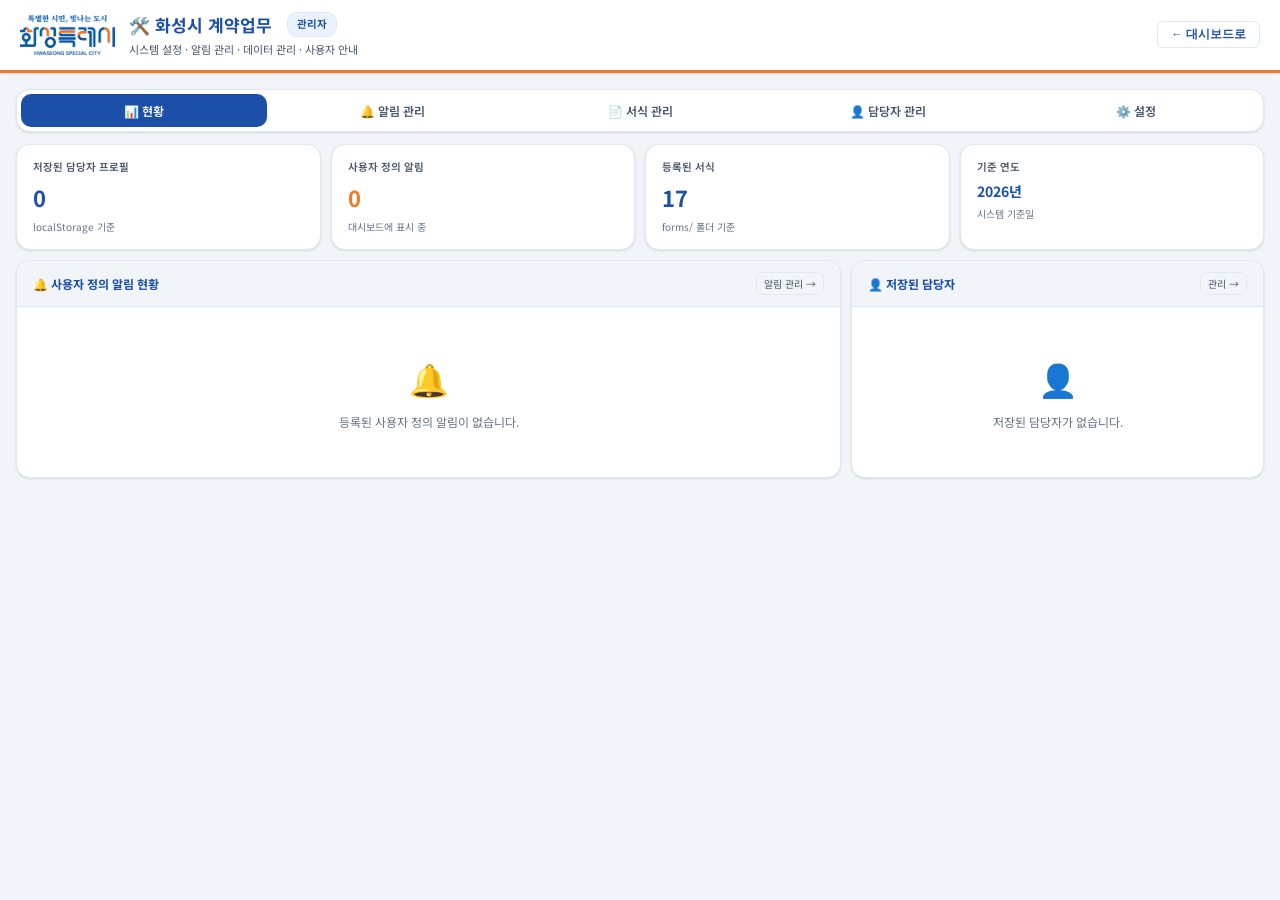
==== admin/admin.html @ b9447dcf "초기 프로젝트 세팅 - 메인 대시보드 및 관리자 페이지 구조" ====
<!DOCTYPE html>
<html lang="ko">
<head>
<meta charset="UTF-8">
<meta name="viewport" content="width=device-width, initial-scale=1.0">
<title>화성시 계약업무 — 관리자</title>
<link rel="stylesheet" href="../assets/style.css">
<style>
/* ── 관리자 전용 레이아웃 ── */
.admin-wrap {
  max-width: 1400px;
  margin: 0 auto;
  padding: 16px;
  display: flex;
  flex-direction: column;
  gap: 12px;
}

/* ── 탭 내비게이션 ── */
.tab-nav {
  display: flex;
  gap: 2px;
  background: var(--card);
  border: 1px solid var(--border);
  border-radius: var(--r-lg);
  padding: 4px;
  box-shadow: var(--shadow-sm);
}
.tab-btn {
  flex: 1;
  background: transparent;
  border: none;
  border-radius: var(--r-md);
  padding: 8px 12px;
  font-size: 12px;
  font-weight: 600;
  cursor: pointer;
  color: var(--text-mute);
  transition: var(--tr);
  font-family: inherit;
  display: flex;
  align-items: center;
  justify-content: center;
  gap: 5px;
}
.tab-btn:hover { background: var(--bg); color: var(--text); }
.tab-btn.active { background: var(--primary); color: white; }

/* ── 탭 패널 ── */
.tab-panel { display: none; }
.tab-panel.active { display: block; }

/* ── 통계 카드 그리드 ── */
.stat-grid {
  display: grid;
  grid-template-columns: repeat(4, 1fr);
  gap: 10px;
}
.stat-card {
  background: var(--card);
  border: 1px solid var(--border);
  border-radius: var(--r-lg);
  padding: 14px 16px;
  box-shadow: var(--shadow-sm);
  display: flex;
  flex-direction: column;
  gap: 4px;
}
.stat-card .s-lbl { font-size: 10.5px; color: var(--text-mute); font-weight: 600; }
.stat-card .s-val { font-size: 22px; font-weight: 700; color: var(--primary); }
.stat-card .s-sub { font-size: 10px; color: var(--text-light); }
.stat-card.accent .s-val { color: var(--accent); }

/* ── 콘텐츠 그리드 ── */
.content-grid {
  display: grid;
  grid-template-columns: 1fr 1fr;
  gap: 10px;
}
.content-grid.wide { grid-template-columns: 2fr 1fr; }

/* ── 패널 카드 ── */
.panel {
  background: var(--card);
  border: 1px solid var(--border);
  border-radius: var(--r-lg);
  box-shadow: var(--shadow-sm);
  overflow: hidden;
}
.panel-hd {
  padding: 11px 16px;
  border-bottom: 1px solid var(--border);
  display: flex;
  align-items: center;
  justify-content: space-between;
  background: var(--bg);
}
.panel-hd h2 { font-size: 12px; font-weight: 700; color: var(--primary); display: flex; align-items: center; gap: 6px; }
.panel-bd { padding: 14px 16px; }

/* ── 빈 상태 ── */
.empty-state {
  text-align: center;
  padding: 32px 16px;
  color: var(--text-light);
}
.empty-state .e-ico { font-size: 32px; margin-bottom: 8px; }
.empty-state .e-txt { font-size: 12px; }

/* ── 항목 목록 ── */
.item-list { display: flex; flex-direction: column; gap: 6px; }
.item-row {
  display: flex;
  align-items: center;
  gap: 8px;
  padding: 8px 10px;
  border-radius: var(--r-sm);
  border: 1px solid var(--border);
  background: var(--bg);
  font-size: 12px;
  transition: var(--tr);
}
.item-row:hover { border-color: var(--border-strong); background: var(--accent-light); }
.item-row .i-main { flex: 1; font-weight: 600; }
.item-row .i-sub { color: var(--text-mute); font-size: 11px; }
.item-row .i-acts { display: flex; gap: 4px; }
.act-btn {
  background: none;
  border: 1px solid var(--border);
  border-radius: var(--r-sm);
  padding: 3px 7px;
  font-size: 10px;
  cursor: pointer;
  color: var(--text-mute);
  transition: var(--tr);
  font-family: inherit;
}
.act-btn:hover { border-color: var(--primary); color: var(--primary); }
.act-btn.danger:hover { border-color: var(--consult-red); color: var(--consult-red); }
</style>
</head>
<body>

<!-- ── 헤더 ── -->
<div class="header">
  <div class="header-left">
    <div class="header-logo">
      <img src="../assets/hs_logo.gif" alt="화성특례시" onerror="this.parentElement.style.display='none'">
    </div>
    <div class="header-title">
      <h1>🛠️ 화성시 계약업무 <span class="role-tag">관리자</span></h1>
      <div class="sub">시스템 설정 · 알림 관리 · 데이터 관리 · 사용자 안내</div>
    </div>
  </div>
  <div class="hdr-btns">
    <a href="../화성시_계약업무_대시보드.html">
      <button class="btn-hdr secondary">← 대시보드로</button>
    </a>
  </div>
</div>

<!-- ── 본문 ── -->
<div class="admin-wrap">

  <!-- 탭 내비게이션 -->
  <nav class="tab-nav" role="tablist">
    <button class="tab-btn active" data-tab="overview" onclick="switchTab('overview')">📊 현황</button>
    <button class="tab-btn" data-tab="alerts" onclick="switchTab('alerts')">🔔 알림 관리</button>
    <button class="tab-btn" data-tab="forms" onclick="switchTab('forms')">📄 서식 관리</button>
    <button class="tab-btn" data-tab="profiles" onclick="switchTab('profiles')">👤 담당자 관리</button>
    <button class="tab-btn" data-tab="settings" onclick="switchTab('settings')">⚙️ 설정</button>
  </nav>

  <!-- ══ 탭: 현황 ══ -->
  <div class="tab-panel active" id="tab-overview">
    <div class="stat-grid" style="margin-bottom:10px">
      <div class="stat-card">
        <div class="s-lbl">저장된 담당자 프로필</div>
        <div class="s-val" id="s-profiles">-</div>
        <div class="s-sub">localStorage 기준</div>
      </div>
      <div class="stat-card accent">
        <div class="s-lbl">사용자 정의 알림</div>
        <div class="s-val" id="s-alerts">-</div>
        <div class="s-sub">대시보드에 표시 중</div>
      </div>
      <div class="stat-card">
        <div class="s-lbl">등록된 서식</div>
        <div class="s-val" id="s-forms">-</div>
        <div class="s-sub">forms/ 폴더 기준</div>
      </div>
      <div class="stat-card">
        <div class="s-lbl">기준 연도</div>
        <div class="s-val" style="font-size:14px" id="s-updated">-</div>
        <div class="s-sub">시스템 기준일</div>
      </div>
    </div>

    <div class="content-grid wide">
      <div class="panel">
        <div class="panel-hd">
          <h2>🔔 사용자 정의 알림 현황</h2>
          <button class="act-btn" onclick="switchTab('alerts')">알림 관리 →</button>
        </div>
        <div class="panel-bd" id="overview-alerts">
          <div class="empty-state"><div class="e-ico">🔔</div><div class="e-txt">불러오는 중...</div></div>
        </div>
      </div>
      <div class="panel">
        <div class="panel-hd">
          <h2>👤 저장된 담당자</h2>
          <button class="act-btn" onclick="switchTab('profiles')">관리 →</button>
        </div>
        <div class="panel-bd" id="overview-profiles">
          <div class="empty-state"><div class="e-ico">👤</div><div class="e-txt">불러오는 중...</div></div>
        </div>
      </div>
    </div>
  </div>

  <!-- ══ 탭: 알림 관리 ══ -->
  <div class="tab-panel" id="tab-alerts">
    <div class="panel">
      <div class="panel-hd">
        <h2>🔔 사용자 정의 알림 관리</h2>
        <button class="btn-hdr" onclick="openAddAlert()">+ 알림 추가</button>
      </div>
      <div class="panel-bd">
        <div class="al info" style="margin-bottom:12px">
          <span class="al-ico">ℹ️</span>
          <span>여기서 추가한 알림은 대시보드의 <b>주의사항 패널</b>에 실시간으로 표시됩니다. localStorage에 저장됩니다.</span>
        </div>
        <div id="alerts-list">
          <div class="empty-state"><div class="e-ico">📋</div><div class="e-txt">등록된 사용자 정의 알림이 없습니다.</div></div>
        </div>
      </div>
    </div>
  </div>

  <!-- ══ 탭: 서식 관리 ══ -->
  <div class="tab-panel" id="tab-forms">
    <div class="panel">
      <div class="panel-hd">
        <h2>📄 서식 파일 목록</h2>
      </div>
      <div class="panel-bd">
        <div class="al warning" style="margin-bottom:12px">
          <span class="al-ico">⚠️</span>
          <span>서식 파일은 <b>../forms/</b> 폴더에 직접 추가하세요. PDF 파일은 대시보드에서 미리보기·다운로드 됩니다.</span>
        </div>
        <table class="tbl">
          <thead><tr><th>파일명</th><th>용도</th><th>상태</th></tr></thead>
          <tbody id="forms-list">
            <tr><td colspan="3" style="text-align:center;color:var(--text-light);padding:20px">로딩 중...</td></tr>
          </tbody>
        </table>
      </div>
    </div>
  </div>

  <!-- ══ 탭: 담당자 관리 ══ -->
  <div class="tab-panel" id="tab-profiles">
    <div class="panel">
      <div class="panel-hd">
        <h2>👤 저장된 담당자 프로필</h2>
        <button class="act-btn danger" onclick="clearAllProfiles()">전체 삭제</button>
      </div>
      <div class="panel-bd">
        <div class="al info" style="margin-bottom:12px">
          <span class="al-ico">ℹ️</span>
          <span>대시보드에서 저장한 담당자 정보입니다. 브라우저 localStorage에 저장되며, 컴퓨터를 바꾸면 이전되지 않습니다.</span>
        </div>
        <div id="profiles-list">
          <div class="empty-state"><div class="e-ico">👤</div><div class="e-txt">저장된 담당자 프로필이 없습니다.</div></div>
        </div>
      </div>
    </div>
  </div>

  <!-- ══ 탭: 설정 ══ -->
  <div class="tab-panel" id="tab-settings">
    <div class="content-grid">
      <div class="panel">
        <div class="panel-hd"><h2>⚙️ 시스템 기준 정보</h2></div>
        <div class="panel-bd" style="display:flex;flex-direction:column;gap:10px">
          <div>
            <label>기준 연도</label>
            <input type="text" class="inp" value="2026" id="set-year" style="width:120px">
          </div>
          <div>
            <label>담당 부서</label>
            <input type="text" class="inp" id="set-dept" placeholder="예: 화성시청 계약팀">
          </div>
          <div>
            <label>시스템 버전 메모</label>
            <input type="text" class="inp" id="set-version" placeholder="예: 2026년 1월 기준">
          </div>
          <button class="btn btn-primary" style="width:fit-content" onclick="saveSettings()">저장</button>
        </div>
      </div>
      <div class="panel">
        <div class="panel-hd"><h2>🗑️ 데이터 초기화</h2></div>
        <div class="panel-bd" style="display:flex;flex-direction:column;gap:8px">
          <div class="al warning">
            <span class="al-ico">⚠️</span>
            <span>아래 버튼은 브라우저 localStorage 데이터를 삭제합니다. 복구할 수 없습니다.</span>
          </div>
          <button class="btn btn-ghost" onclick="clearAlerts()">사용자 정의 알림 전체 삭제</button>
          <button class="btn btn-ghost" onclick="clearAllProfiles()">담당자 프로필 전체 삭제</button>
          <button class="btn btn-danger" onclick="clearAll()">전체 데이터 초기화</button>
        </div>
      </div>
    </div>
  </div>

</div><!-- /admin-wrap -->

<!-- ── 알림 추가 모달 ── -->
<div class="modal-ov" id="alert-modal">
  <div class="modal">
    <div class="modal-hd">
      <h2>🔔 사용자 정의 알림 추가</h2>
      <button class="btn-close" onclick="closeAlertModal()">×</button>
    </div>
    <div class="modal-bd" style="display:flex;flex-direction:column;gap:10px">
      <div>
        <label>알림 유형</label>
        <select class="inp" id="al-type">
          <option value="warning">⚠️ 경고 (주황)</option>
          <option value="info">ℹ️ 정보 (파랑)</option>
          <option value="consult">↔️ 협의 (빨강)</option>
          <option value="success">✅ 완료 (초록)</option>
        </select>
      </div>
      <div>
        <label>아이콘 이모지</label>
        <input type="text" class="inp" id="al-ico" placeholder="예: 📌" maxlength="4" style="width:80px">
      </div>
      <div>
        <label>알림 내용 <span style="color:var(--consult-red)">*</span></label>
        <textarea class="inp" id="al-txt" rows="3" placeholder="알림 내용을 입력하세요. &lt;b&gt;굵게&lt;/b&gt; 사용 가능"></textarea>
      </div>
    </div>
    <div class="modal-ft">
      <button class="btn btn-ghost" onclick="closeAlertModal()">취소</button>
      <button class="btn btn-primary" onclick="saveAlert()">추가</button>
    </div>
  </div>
</div>

<script src="../assets/common.js"></script>
<script>
/* ── 탭 전환 ── */
function switchTab(name) {
  document.querySelectorAll('.tab-btn').forEach(function(b) {
    b.classList.toggle('active', b.dataset.tab === name);
  });
  document.querySelectorAll('.tab-panel').forEach(function(p) {
    p.classList.toggle('active', p.id === 'tab-' + name);
  });
  if (name === 'overview') renderOverview();
  if (name === 'alerts') renderAlerts();
  if (name === 'profiles') renderProfiles();
  if (name === 'forms') renderForms();
}

/* ── localStorage 키 (대시보드와 동일하게 맞춤) ── */
var ALERTS_KEY = 'customAlerts';
var PROFILES_KEY = 'contractProfiles';

function loadCustomAlerts() { return lsGet(ALERTS_KEY) || []; }
function saveCustomAlerts(arr) { lsSet(ALERTS_KEY, arr); }
function loadProfiles() { return lsGet(PROFILES_KEY) || {}; }

/* ── 현황 탭 ── */
function renderOverview() {
  var alerts = loadCustomAlerts();
  var profiles = loadProfiles();
  var profileKeys = Object.keys(profiles);

  document.getElementById('s-alerts').textContent = alerts.length;
  document.getElementById('s-profiles').textContent = profileKeys.length;
  document.getElementById('s-forms').textContent = KNOWN_FORMS.length;
  document.getElementById('s-updated').textContent = (lsGet('settings') || {}).year || '2026년';

  var alertsEl = document.getElementById('overview-alerts');
  if (alerts.length === 0) {
    alertsEl.innerHTML = '<div class="empty-state"><div class="e-ico">🔔</div><div class="e-txt">등록된 사용자 정의 알림이 없습니다.</div></div>';
  } else {
    alertsEl.innerHTML = '<div class="item-list">' + alerts.slice(0, 5).map(function(al) {
      var bCls = al.type === 'warning' ? 'warning' : al.type === 'consult' ? 'danger' : al.type === 'success' ? 'success' : 'primary';
      return '<div class="item-row">' +
        '<span style="font-size:16px">' + (al.ico || '📌') + '</span>' +
        '<span class="i-main">' + (al.txt || '').replace(/<[^>]+>/g, '').slice(0, 40) + '</span>' +
        '<span class="badge badge-' + bCls + '">' + al.type + '</span>' +
        '</div>';
    }).join('') + (alerts.length > 5 ? '<div style="text-align:center;font-size:11px;color:var(--text-light);margin-top:6px">외 ' + (alerts.length - 5) + '건 더...</div>' : '') + '</div>';
  }

  var profilesEl = document.getElementById('overview-profiles');
  if (profileKeys.length === 0) {
    profilesEl.innerHTML = '<div class="empty-state"><div class="e-ico">👤</div><div class="e-txt">저장된 담당자가 없습니다.</div></div>';
  } else {
    profilesEl.innerHTML = '<div class="item-list">' + profileKeys.map(function(k) {
      var p = profiles[k];
      return '<div class="item-row">' +
        '<span class="i-main">' + esc(k) + '</span>' +
        '<span class="i-sub">' + esc(p.officerName || '-') + ' ' + esc(p.officerRank || '') + '</span>' +
        '</div>';
    }).join('') + '</div>';
  }
}

/* ── 알림 관리 탭 ── */
function renderAlerts() {
  var alerts = loadCustomAlerts();
  var el = document.getElementById('alerts-list');
  if (alerts.length === 0) {
    el.innerHTML = '<div class="empty-state"><div class="e-ico">📋</div><div class="e-txt">등록된 사용자 정의 알림이 없습니다.<br>위의 [+ 알림 추가] 버튼을 눌러 추가하세요.</div></div>';
    return;
  }
  el.innerHTML = '<div class="item-list">' + alerts.map(function(al) {
    return '<div class="item-row">' +
      '<span style="font-size:16px">' + (al.ico || '📌') + '</span>' +
      '<span class="i-main">' + (al.txt || '').replace(/<[^>]+>/g, '').slice(0, 60) + '</span>' +
      '<span class="badge badge-gray">' + al.type + '</span>' +
      '<span class="i-acts"><button class="act-btn danger" onclick="deleteAlert(\'' + al.id + '\')">삭제</button></span>' +
      '</div>';
  }).join('') + '</div>';
}

function openAddAlert() {
  document.getElementById('al-type').value = 'warning';
  document.getElementById('al-ico').value = '';
  document.getElementById('al-txt').value = '';
  document.getElementById('alert-modal').classList.add('open');
}
function closeAlertModal() { document.getElementById('alert-modal').classList.remove('open'); }

function saveAlert() {
  var txt = document.getElementById('al-txt').value.trim();
  if (!txt) { showToast('알림 내용을 입력하세요.', 'error'); return; }
  var arr = loadCustomAlerts();
  arr.push({ id: genId(), type: document.getElementById('al-type').value, ico: document.getElementById('al-ico').value || '📌', txt: txt });
  saveCustomAlerts(arr);
  closeAlertModal();
  renderAlerts();
  renderOverview();
  showToast('알림이 추가되었습니다.', 'success');
}
function deleteAlert(id) {
  saveCustomAlerts(loadCustomAlerts().filter(function(a) { return a.id !== id; }));
  renderAlerts(); renderOverview();
  showToast('알림이 삭제되었습니다.', 'info');
}
function clearAlerts() {
  if (!confirm('사용자 정의 알림을 모두 삭제하시겠습니까?')) return;
  saveCustomAlerts([]);
  renderAlerts(); renderOverview();
  showToast('알림이 초기화되었습니다.', 'info');
}

/* ── 서식 관리 탭 ── */
var KNOWN_FORMS = [
  { file: '../forms/착공계_착수계.pdf', name: '착공계 / 착수계', use: '공사·용역 착수 시' },
  { file: '../forms/기성계.pdf', name: '기성계', use: '기성 청구 시' },
  { file: '../forms/기성검사원.pdf', name: '기성검사원', use: '기성 검사' },
  { file: '../forms/준공계.pdf', name: '준공계', use: '공사 준공 시' },
  { file: '../forms/준공검사원.pdf', name: '준공검사원', use: '준공 검사' },
  { file: '../forms/납품계.pdf', name: '납품계', use: '물품 납품 시' },
  { file: '../forms/청구서.pdf', name: '청구서', use: '대가 청구' },
  { file: '../forms/정산합의서.pdf', name: '정산합의서', use: '공사 정산' },
  { file: '../forms/인력장비투입계획서.pdf', name: '인력·장비 투입계획서', use: '공사 착수 전' },
  { file: '../forms/용역예정공정표.pdf', name: '용역 예정공정표', use: '용역 착수 시' },
  { file: '../forms/하자이행각서.pdf', name: '하자이행각서', use: '하자보수 관련' },
  { file: '../forms/현장대리인계.pdf', name: '현장대리인계', use: '공사 현장대리인' },
  { file: '../forms/노무비구분관리합의서.pdf', name: '노무비 구분관리 합의서', use: '하도급지킴이 등록' },
  { file: '../forms/노무비구분관리확인서.pdf', name: '노무비 구분관리 확인서', use: '착공 시' },
  { file: '../forms/건설기계사용내역서.pdf', name: '건설기계 사용내역서', use: '건설기계 투입 시' },
  { file: '../forms/건설기계미투입확약서.pdf', name: '건설기계 미투입 확약서', use: '건설기계 없을 시' },
  { file: '../forms/재직증명서.pdf', name: '재직증명서', use: '담당자 확인' }
];

function renderForms() {
  document.getElementById('forms-list').innerHTML = KNOWN_FORMS.map(function(f) {
    return '<tr>' +
      '<td><a href="' + f.file + '" target="_blank" style="color:var(--primary);text-decoration:none;font-weight:600">📄 ' + esc(f.name) + '</a></td>' +
      '<td style="color:var(--text-mute)">' + esc(f.use) + '</td>' +
      '<td><span class="badge badge-success">등록됨</span></td>' +
      '</tr>';
  }).join('');
}

/* ── 담당자 관리 탭 ── */
function renderProfiles() {
  var profiles = loadProfiles();
  var keys = Object.keys(profiles);
  var el = document.getElementById('profiles-list');
  if (keys.length === 0) {
    el.innerHTML = '<div class="empty-state"><div class="e-ico">👤</div><div class="e-txt">저장된 담당자 프로필이 없습니다.<br>대시보드에서 담당자 정보 저장 시 여기에 표시됩니다.</div></div>';
    return;
  }
  el.innerHTML = '<div class="item-list">' + keys.map(function(k) {
    var p = profiles[k];
    return '<div class="item-row">' +
      '<span style="font-size:18px">👤</span>' +
      '<span class="i-main">' + esc(k) + '</span>' +
      '<span class="i-sub">' + esc((p.officerRank || '') + ' ' + (p.officerName || '-')) + (p.dept ? ' · ' + esc(p.dept) : '') + '</span>' +
      '<span class="i-acts"><button class="act-btn danger" onclick="deleteProfile(\'' + esc(k) + '\')">삭제</button></span>' +
      '</div>';
  }).join('') + '</div>';
}
function deleteProfile(key) {
  if (!confirm('[' + key + '] 프로필을 삭제하시겠습니까?')) return;
  var p = loadProfiles(); delete p[key]; lsSet(PROFILES_KEY, p);
  renderProfiles(); renderOverview();
  showToast('프로필이 삭제되었습니다.', 'info');
}
function clearAllProfiles() {
  if (!confirm('담당자 프로필을 모두 삭제하시겠습니까?')) return;
  lsDel(PROFILES_KEY);
  renderProfiles(); renderOverview();
  showToast('담당자 프로필이 초기화되었습니다.', 'info');
}

/* ── 설정 ── */
function saveSettings() {
  lsSet('settings', { year: document.getElementById('set-year').value, dept: document.getElementById('set-dept').value, version: document.getElementById('set-version').value });
  showToast('설정이 저장되었습니다.', 'success');
}
function loadSettings() {
  var s = lsGet('settings') || {};
  if (s.year) document.getElementById('set-year').value = s.year;
  if (s.dept) document.getElementById('set-dept').value = s.dept;
  if (s.version) document.getElementById('set-version').value = s.version;
}

/* ── 전체 초기화 ── */
function clearAll() {
  if (!confirm('모든 데이터(알림·담당자·설정)를 초기화하시겠습니까?\n이 작업은 되돌릴 수 없습니다.')) return;
  Object.keys(localStorage).filter(function(k) { return k.startsWith('hscity_'); }).forEach(function(k) { localStorage.removeItem(k); });
  renderOverview(); renderAlerts(); renderProfiles();
  showToast('전체 데이터가 초기화되었습니다.', 'warning');
}

/* ── 모달 닫기 ── */
document.getElementById('alert-modal').addEventListener('click', function(e) { if (e.target === this) closeAlertModal(); });
document.addEventListener('keydown', function(e) { if (e.key === 'Escape') closeAlertModal(); });

/* ── 초기화 ── */
(function() {
  loadSettings();
  renderOverview();
  renderForms();
})();
</script>
</body>
</html>
---- assets/style.css ----
/* ══════════════════════════════════════════════════════
   화성시 계약업무 시스템 — 공통 스타일
   (화성시_계약업무_대시보드.html + admin.html 공유)
   ══════════════════════════════════════════════════════ */
@import url('https://fonts.googleapis.com/css2?family=Noto+Sans+KR:wght@400;500;600;700&display=swap');

/* ── CSS 변수 ── */
:root {
  /* 브랜드 — 화성특례시 공식 컬러 */
  --primary: #1B4FA8;
  --primary-mid: #1F5BB8;
  --secondary: #2563C8;
  --accent: #F47920;
  --accent-light: #FEF0E6;
  --light-blue: #EBF2FF;

  /* 의미색 */
  --me-green: #F47920;
  --me-green-bg: #FEF0E6;
  --me-green-light: #FFF7F2;
  --consult-red: #DC2626;
  --consult-red-bg: #FEE2E2;
  --consult-red-light: #FEF2F2;
  --warning: #F47920;
  --warning-bg: #FEF0E6;
  --info-blue: #2563EB;
  --info-bg: #DBEAFE;
  --audit-purple: #7C3AED;
  --audit-bg: #EDE9FE;
  --success-green: #16A34A;
  --success-bg: #DCFCE7;

  /* 레이아웃 */
  --bg: #F1F5F9;
  --card: #FFFFFF;
  --border: #E2E8F0;
  --border-strong: #CBD5E1;
  --text: #0F172A;
  --text-mute: #475569;
  --text-light: #64748B;

  /* 간격 */
  --sp-xs: 4px; --sp-sm: 8px; --sp-md: 16px; --sp-lg: 24px; --sp-xl: 32px;

  /* 그림자 */
  --shadow-sm: 0 1px 3px rgba(15,23,42,.07), 0 1px 2px rgba(15,23,42,.05);
  --shadow-md: 0 4px 8px rgba(15,23,42,.08), 0 2px 4px rgba(15,23,42,.05);
  --shadow-lg: 0 10px 18px rgba(15,23,42,.09), 0 4px 6px rgba(15,23,42,.05);

  /* 반경 */
  --r-sm: 6px; --r-md: 10px; --r-lg: 14px;

  /* 전환 */
  --tr: all .2s ease;
}

/* ── 리셋 ── */
*, *::before, *::after { box-sizing: border-box; margin: 0; padding: 0; }
body {
  font-family: 'Noto Sans KR', 'Malgun Gothic', '맑은 고딕', -apple-system, sans-serif;
  background: var(--bg);
  color: var(--text);
  font-size: 13px;
  line-height: 1.6;
  min-height: 100vh;
}

/* ── 스크롤바 ── */
::-webkit-scrollbar { width: 5px; height: 5px; }
::-webkit-scrollbar-track { background: var(--bg); }
::-webkit-scrollbar-thumb { background: var(--border-strong); border-radius: 99px; }
::-webkit-scrollbar-thumb:hover { background: var(--text-light); }

/* ── 포커스 ── */
:focus-visible { outline: 3px solid var(--accent); outline-offset: 2px; border-radius: var(--r-sm); }

/* ── 모션 감소 ── */
@media (prefers-reduced-motion: reduce) { * { transition: none !important; animation: none !important; } }

/* ══════════════════════════════════════════════════════
   HEADER
   ══════════════════════════════════════════════════════ */
.header {
  background: #FFFFFF;
  color: var(--text);
  padding: 11px 20px;
  display: flex;
  align-items: center;
  justify-content: space-between;
  box-shadow: var(--shadow-sm);
  border-bottom: 3px solid var(--accent);
  position: sticky;
  top: 0;
  z-index: 100;
}
.header-left { display: flex; align-items: center; gap: 14px; }
.header-logo { height: 44px; flex-shrink: 0; display: flex; align-items: center; }
.header-logo img { height: 40px; width: auto; display: block; }
.header-title h1 { font-size: 17px; font-weight: 700; color: var(--primary); display: flex; align-items: center; gap: 7px; }
.header-title .sub { font-size: 11px; color: var(--text-mute); margin-top: 3px; }
.role-tag { background: var(--light-blue); color: var(--primary); padding: 3px 9px; border-radius: 10px; font-size: 10.5px; font-weight: 700; margin-left: 8px; border: 1px solid var(--border); }
.hdr-btns { display: flex; gap: 5px; align-items: center; }
.btn-hdr { background: var(--primary); color: white; border: none; padding: 5px 13px; border-radius: var(--r-sm); cursor: pointer; font-size: 11.5px; font-weight: 600; transition: var(--tr); }
.btn-hdr:hover { background: var(--secondary); }
.btn-hdr.secondary { background: var(--card); color: var(--primary); border: 1.5px solid var(--border); }
.btn-hdr.secondary:hover { border-color: var(--primary); background: var(--light-blue); }

/* ══════════════════════════════════════════════════════
   카드 / 패널
   ══════════════════════════════════════════════════════ */
.card {
  background: var(--card);
  border: 1px solid var(--border);
  border-radius: var(--r-lg);
  box-shadow: var(--shadow-sm);
}
.card-pad { padding: 16px; }

/* ── 섹션 제목 ── */
.sec {
  font-size: 10.5px;
  font-weight: 700;
  color: var(--primary);
  text-transform: uppercase;
  letter-spacing: .5px;
  border-bottom: 2px solid var(--accent);
  padding-bottom: 5px;
  margin-bottom: 8px;
  display: flex;
  align-items: center;
  gap: 5px;
  justify-content: space-between;
}
.sec:not(:first-child) { margin-top: 13px; }

/* ══════════════════════════════════════════════════════
   버튼
   ══════════════════════════════════════════════════════ */
.btn {
  border: none;
  border-radius: var(--r-sm);
  cursor: pointer;
  font-size: 12px;
  font-weight: 600;
  padding: 7px 14px;
  transition: var(--tr);
  font-family: inherit;
}
.btn-primary { background: var(--primary); color: white; }
.btn-primary:hover { background: var(--secondary); }
.btn-accent { background: var(--accent); color: white; }
.btn-accent:hover { background: #D96810; }
.btn-ghost { background: transparent; color: var(--primary); border: 1.5px solid var(--border); }
.btn-ghost:hover { border-color: var(--primary); background: var(--light-blue); }
.btn-danger { background: #DC2626; color: white; }
.btn-danger:hover { background: #B91C1C; }

/* ── 토글 옵션 버튼 ── */
.opt {
  background: var(--card);
  border: 1.5px solid var(--border);
  border-radius: var(--r-sm);
  padding: 5px 8px;
  cursor: pointer;
  font-size: 11px;
  font-weight: 600;
  transition: var(--tr);
  font-family: inherit;
  position: relative;
}
.opt:hover { background: var(--accent-light); border-color: var(--accent); }
.opt.active { background: var(--primary); color: white; border-color: var(--primary); }
.opt.locked { cursor: not-allowed !important; opacity: .9; }
.opt.locked::after { content: '🔒'; font-size: 8px; position: absolute; top: 2px; right: 3px; line-height: 1; }

/* ══════════════════════════════════════════════════════
   알림 카드 (.al)
   ══════════════════════════════════════════════════════ */
.al {
  display: flex;
  align-items: flex-start;
  gap: 8px;
  padding: 8px 10px;
  border-radius: var(--r-sm);
  font-size: 12px;
  line-height: 1.5;
  border-left: 3px solid transparent;
}
.al.warning { background: var(--warning-bg); border-left-color: var(--warning); color: #7C2D00; }
.al.info { background: var(--info-bg); border-left-color: var(--info-blue); color: #1E3A8A; }
.al.success { background: var(--success-bg); border-left-color: var(--success-green); color: #14532D; }
.al.consult { background: var(--consult-red-bg); border-left-color: var(--consult-red); color: #7F1D1D; }
.al-ico { font-size: 13px; flex-shrink: 0; margin-top: 1px; }

/* ══════════════════════════════════════════════════════
   테이블
   ══════════════════════════════════════════════════════ */
.tbl { width: 100%; border-collapse: collapse; font-size: 12px; }
.tbl th { background: var(--light-blue); color: var(--primary); font-weight: 700; padding: 7px 10px; text-align: left; border-bottom: 1px solid var(--border); font-size: 11px; }
.tbl td { padding: 7px 10px; border-bottom: 1px solid var(--border); vertical-align: middle; }
.tbl tr:last-child td { border-bottom: none; }
.tbl tr:hover td { background: var(--accent-light); }

/* ══════════════════════════════════════════════════════
   폼 요소
   ══════════════════════════════════════════════════════ */
.inp {
  width: 100%;
  border: 1.5px solid var(--border);
  border-radius: var(--r-sm);
  padding: 6px 9px;
  font-size: 12px;
  font-family: inherit;
  color: var(--text);
  background: var(--card);
  transition: var(--tr);
}
.inp:focus { outline: none; border-color: var(--primary); box-shadow: 0 0 0 2px rgba(27,79,168,.12); }
.inp::placeholder { color: var(--text-light); }
label { font-size: 11px; font-weight: 600; color: var(--text-mute); display: block; margin-bottom: 3px; }

/* ── select ── */
select.inp { appearance: none; background-image: url("data:image/svg+xml,%3Csvg xmlns='http://www.w3.org/2000/svg' width='12' height='12' viewBox='0 0 24 24' fill='none' stroke='%2364748B' stroke-width='2'%3E%3Cpath d='M6 9l6 6 6-6'/%3E%3C/svg%3E"); background-repeat: no-repeat; background-position: right 8px center; padding-right: 28px; cursor: pointer; }

/* ══════════════════════════════════════════════════════
   배지
   ══════════════════════════════════════════════════════ */
.badge { display: inline-flex; align-items: center; padding: 2px 7px; border-radius: 20px; font-size: 10px; font-weight: 700; }
.badge-primary { background: var(--light-blue); color: var(--primary); }
.badge-accent { background: var(--accent-light); color: var(--accent); }
.badge-success { background: var(--success-bg); color: var(--success-green); }
.badge-warning { background: var(--warning-bg); color: #92400E; }
.badge-danger { background: var(--consult-red-bg); color: var(--consult-red); }
.badge-gray { background: var(--bg); color: var(--text-mute); border: 1px solid var(--border); }

/* ══════════════════════════════════════════════════════
   모달 오버레이
   ══════════════════════════════════════════════════════ */
.modal-ov {
  display: none;
  position: fixed;
  inset: 0;
  background: rgba(15,23,42,.45);
  z-index: 200;
  align-items: center;
  justify-content: center;
}
.modal-ov.open { display: flex; }
.modal {
  background: var(--card);
  border-radius: var(--r-lg);
  box-shadow: var(--shadow-lg);
  width: min(560px, 95vw);
  max-height: 85vh;
  overflow-y: auto;
}
.modal-hd { padding: 16px 20px 12px; border-bottom: 1px solid var(--border); display: flex; align-items: center; justify-content: space-between; }
.modal-hd h2 { font-size: 14px; font-weight: 700; color: var(--primary); }
.modal-bd { padding: 16px 20px; }
.modal-ft { padding: 12px 20px; border-top: 1px solid var(--border); display: flex; justify-content: flex-end; gap: 6px; }
.btn-close { background: none; border: none; cursor: pointer; font-size: 18px; color: var(--text-light); line-height: 1; padding: 2px; border-radius: var(--r-sm); transition: var(--tr); }
.btn-close:hover { color: var(--text); background: var(--bg); }

/* ══════════════════════════════════════════════════════
   유틸리티
   ══════════════════════════════════════════════════════ */
.hidden { display: none !important; }
.text-primary { color: var(--primary); }
.text-accent { color: var(--accent); }
.text-mute { color: var(--text-mute); }
.text-danger { color: var(--consult-red); }
.fw-700 { font-weight: 700; }
.fs-11 { font-size: 11px; }
.fs-12 { font-size: 12px; }
.mt-8 { margin-top: 8px; }
.mt-12 { margin-top: 12px; }
.gap-6 { gap: 6px; }
.flex { display: flex; }
.flex-col { display: flex; flex-direction: column; }
.items-center { align-items: center; }
.justify-between { justify-content: space-between; }
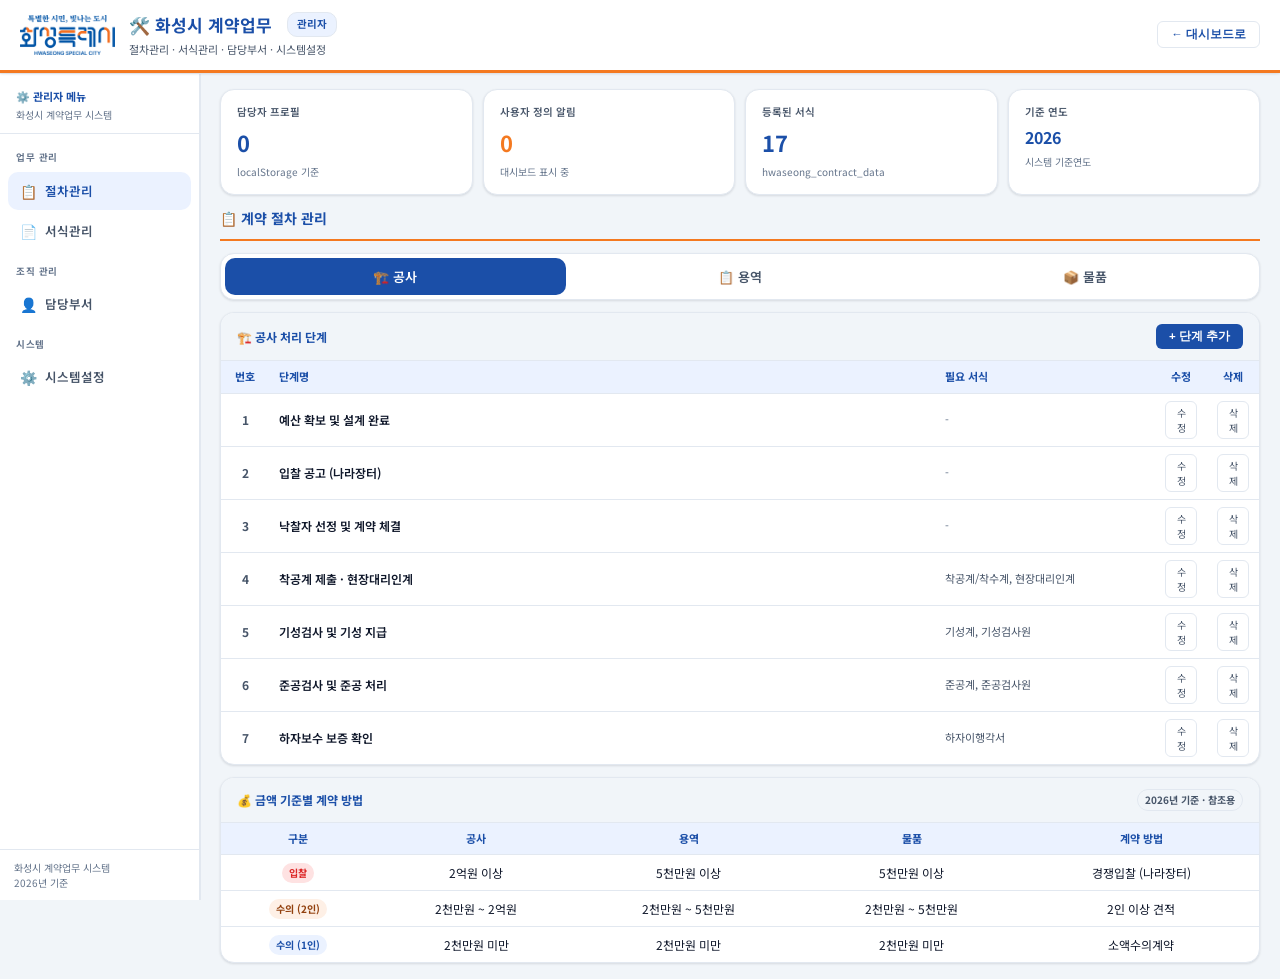
==== commit 8c2d82c7: "관리자 페이지 - 절차 데이터 관리 및 서식 파일 관리 기능 추가" ====
--- a/admin/admin.html
+++ b/admin/admin.html
@@ -6,142 +6,115 @@
 <title>화성시 계약업무 — 관리자</title>
 <link rel="stylesheet" href="../assets/style.css">
 <style>
-/* ── 관리자 전용 레이아웃 ── */
-.admin-wrap {
-  max-width: 1400px;
-  margin: 0 auto;
-  padding: 16px;
+/* ── 헤더 높이 기준 변수 ── */
+:root { --header-h: 74px; }
+
+/* ══ 관리자 전체 레이아웃 ══ */
+.admin-layout {
+  display: flex;
+  min-height: calc(100vh - var(--header-h));
+}
+
+/* ══ 사이드바 ══ */
+.sidebar {
+  width: 200px;
+  flex-shrink: 0;
+  background: var(--card);
+  border-right: 1px solid var(--border);
+  position: sticky;
+  top: var(--header-h);
+  height: calc(100vh - var(--header-h));
+  overflow-y: auto;
   display: flex;
   flex-direction: column;
-  gap: 12px;
-}
-
-/* ── 탭 내비게이션 ── */
-.tab-nav {
-  display: flex;
-  gap: 2px;
-  background: var(--card);
-  border: 1px solid var(--border);
-  border-radius: var(--r-lg);
-  padding: 4px;
-  box-shadow: var(--shadow-sm);
-}
-.tab-btn {
-  flex: 1;
-  background: transparent;
-  border: none;
-  border-radius: var(--r-md);
-  padding: 8px 12px;
-  font-size: 12px;
-  font-weight: 600;
-  cursor: pointer;
-  color: var(--text-mute);
-  transition: var(--tr);
-  font-family: inherit;
-  display: flex;
-  align-items: center;
-  justify-content: center;
-  gap: 5px;
-}
-.tab-btn:hover { background: var(--bg); color: var(--text); }
-.tab-btn.active { background: var(--primary); color: white; }
-
-/* ── 탭 패널 ── */
-.tab-panel { display: none; }
-.tab-panel.active { display: block; }
-
-/* ── 통계 카드 그리드 ── */
-.stat-grid {
-  display: grid;
-  grid-template-columns: repeat(4, 1fr);
-  gap: 10px;
-}
-.stat-card {
-  background: var(--card);
-  border: 1px solid var(--border);
-  border-radius: var(--r-lg);
-  padding: 14px 16px;
-  box-shadow: var(--shadow-sm);
-  display: flex;
-  flex-direction: column;
-  gap: 4px;
-}
+  box-shadow: 1px 0 0 var(--border);
+}
+.sidebar-brand { padding: 14px 16px 10px; border-bottom: 1px solid var(--border); }
+.sidebar-brand .sb-title { font-size: 11px; font-weight: 700; color: var(--primary); display: flex; align-items: center; gap: 6px; }
+.sidebar-brand .sb-sub { font-size: 10px; color: var(--text-light); margin-top: 2px; }
+
+.sidebar-nav { padding: 10px 8px; flex: 1; display: flex; flex-direction: column; gap: 2px; }
+.nav-group-label { font-size: 9.5px; font-weight: 700; color: var(--text-light); text-transform: uppercase; letter-spacing: .6px; padding: 6px 8px 4px; margin-top: 6px; }
+.nav-group-label:first-child { margin-top: 0; }
+
+.nav-item { display: flex; align-items: center; gap: 8px; width: 100%; padding: 9px 12px; border: none; border-radius: var(--r-md); background: transparent; color: var(--text-mute); font-size: 12.5px; font-weight: 600; cursor: pointer; transition: var(--tr); font-family: inherit; text-align: left; }
+.nav-item .nav-ico { font-size: 14px; flex-shrink: 0; }
+.nav-item:hover { background: var(--bg); color: var(--text); }
+.nav-item.active { background: var(--light-blue); color: var(--primary); }
+
+.sidebar-footer { padding: 10px 14px; border-top: 1px solid var(--border); font-size: 10px; color: var(--text-light); line-height: 1.5; }
+
+/* ══ 메인 콘텐츠 ══ */
+.main-content { flex: 1; padding: 16px 20px; overflow-y: auto; display: flex; flex-direction: column; gap: 12px; min-width: 0; }
+
+/* ── 통계 카드 ── */
+.stat-grid { display: grid; grid-template-columns: repeat(4, 1fr); gap: 10px; }
+.stat-card { background: var(--card); border: 1px solid var(--border); border-radius: var(--r-lg); padding: 14px 16px; box-shadow: var(--shadow-sm); display: flex; flex-direction: column; gap: 4px; }
 .stat-card .s-lbl { font-size: 10.5px; color: var(--text-mute); font-weight: 600; }
 .stat-card .s-val { font-size: 22px; font-weight: 700; color: var(--primary); }
 .stat-card .s-sub { font-size: 10px; color: var(--text-light); }
 .stat-card.accent .s-val { color: var(--accent); }
 
-/* ── 콘텐츠 그리드 ── */
-.content-grid {
-  display: grid;
-  grid-template-columns: 1fr 1fr;
-  gap: 10px;
-}
-.content-grid.wide { grid-template-columns: 2fr 1fr; }
+/* ── 섹션 패널 ── */
+.sec-panel { display: none; flex-direction: column; gap: 12px; }
+.sec-panel.active { display: flex; }
+
+/* ── 페이지 제목 ── */
+.page-title { display: flex; align-items: center; gap: 8px; font-size: 14px; font-weight: 700; color: var(--primary); padding-bottom: 10px; border-bottom: 2px solid var(--accent); }
 
 /* ── 패널 카드 ── */
-.panel {
-  background: var(--card);
-  border: 1px solid var(--border);
-  border-radius: var(--r-lg);
-  box-shadow: var(--shadow-sm);
-  overflow: hidden;
-}
-.panel-hd {
-  padding: 11px 16px;
-  border-bottom: 1px solid var(--border);
-  display: flex;
-  align-items: center;
-  justify-content: space-between;
-  background: var(--bg);
-}
+.panel { background: var(--card); border: 1px solid var(--border); border-radius: var(--r-lg); box-shadow: var(--shadow-sm); overflow: hidden; }
+.panel-hd { padding: 11px 16px; border-bottom: 1px solid var(--border); display: flex; align-items: center; justify-content: space-between; background: var(--bg); }
 .panel-hd h2 { font-size: 12px; font-weight: 700; color: var(--primary); display: flex; align-items: center; gap: 6px; }
 .panel-bd { padding: 14px 16px; }
 
+/* ── 2열 그리드 ── */
+.grid-2 { display: grid; grid-template-columns: 1fr 1fr; gap: 12px; }
+
 /* ── 빈 상태 ── */
-.empty-state {
-  text-align: center;
-  padding: 32px 16px;
-  color: var(--text-light);
-}
+.empty-state { text-align: center; padding: 32px 16px; color: var(--text-light); }
 .empty-state .e-ico { font-size: 32px; margin-bottom: 8px; }
-.empty-state .e-txt { font-size: 12px; }
+.empty-state .e-txt { font-size: 12px; line-height: 1.7; }
 
 /* ── 항목 목록 ── */
 .item-list { display: flex; flex-direction: column; gap: 6px; }
-.item-row {
-  display: flex;
-  align-items: center;
-  gap: 8px;
-  padding: 8px 10px;
-  border-radius: var(--r-sm);
-  border: 1px solid var(--border);
-  background: var(--bg);
-  font-size: 12px;
-  transition: var(--tr);
-}
+.item-row { display: flex; align-items: center; gap: 8px; padding: 8px 10px; border-radius: var(--r-sm); border: 1px solid var(--border); background: var(--bg); font-size: 12px; transition: var(--tr); }
 .item-row:hover { border-color: var(--border-strong); background: var(--accent-light); }
 .item-row .i-main { flex: 1; font-weight: 600; }
 .item-row .i-sub { color: var(--text-mute); font-size: 11px; }
 .item-row .i-acts { display: flex; gap: 4px; }
-.act-btn {
-  background: none;
-  border: 1px solid var(--border);
-  border-radius: var(--r-sm);
-  padding: 3px 7px;
-  font-size: 10px;
-  cursor: pointer;
-  color: var(--text-mute);
-  transition: var(--tr);
-  font-family: inherit;
-}
+
+/* ── 액션 버튼 ── */
+.act-btn { background: none; border: 1px solid var(--border); border-radius: var(--r-sm); padding: 3px 7px; font-size: 10px; cursor: pointer; color: var(--text-mute); transition: var(--tr); font-family: inherit; }
 .act-btn:hover { border-color: var(--primary); color: var(--primary); }
 .act-btn.danger:hover { border-color: var(--consult-red); color: var(--consult-red); }
+
+/* ══ 절차관리 — 유형 탭 ══ */
+.type-tabs { display: flex; gap: 4px; background: var(--card); border: 1px solid var(--border); border-radius: var(--r-lg); padding: 4px; box-shadow: var(--shadow-sm); }
+.type-tab { flex: 1; background: transparent; border: none; border-radius: var(--r-md); padding: 9px 14px; font-size: 13px; font-weight: 600; cursor: pointer; color: var(--text-mute); transition: var(--tr); font-family: inherit; display: flex; align-items: center; justify-content: center; gap: 5px; }
+.type-tab:hover { background: var(--bg); color: var(--text); }
+.type-tab.active { background: var(--primary); color: white; }
+
+/* ══ 서식 모달 — 체크박스 그룹 ══ */
+.checkbox-group { display: flex; gap: 20px; margin-top: 5px; flex-wrap: wrap; }
+.chk-lbl { display: flex; align-items: center; gap: 5px; font-size: 12px; font-weight: 600; color: var(--text); cursor: pointer; user-select: none; }
+.chk-lbl input[type="checkbox"] { width: 14px; height: 14px; cursor: pointer; accent-color: var(--primary); }
+
+/* ── 파일 선택 그룹 ── */
+.file-group { display: flex; flex-direction: column; gap: 5px; }
+.file-group-hint { font-size: 10.5px; color: var(--text-light); margin-top: 3px; }
+
+/* ── 금액 기준 테이블 ── */
+.tbl-amount { width: 100%; border-collapse: collapse; font-size: 12px; }
+.tbl-amount th { background: var(--light-blue); color: var(--primary); font-weight: 700; padding: 7px 10px; text-align: center; border-bottom: 1px solid var(--border); font-size: 11px; }
+.tbl-amount td { padding: 7px 10px; border-bottom: 1px solid var(--border); vertical-align: middle; text-align: center; }
+.tbl-amount tr:last-child td { border-bottom: none; }
+.tbl-amount tr:hover td { background: var(--accent-light); }
 </style>
 </head>
 <body>
 
-<!-- ── 헤더 ── -->
+<!-- ══ 헤더 ══ -->
 <div class="header">
   <div class="header-left">
     <div class="header-logo">
@@ -149,7 +122,7 @@
     </div>
     <div class="header-title">
       <h1>🛠️ 화성시 계약업무 <span class="role-tag">관리자</span></h1>
-      <div class="sub">시스템 설정 · 알림 관리 · 데이터 관리 · 사용자 안내</div>
+      <div class="sub">절차관리 · 서식관리 · 담당부서 · 시스템설정</div>
     </div>
   </div>
   <div class="hdr-btns">
@@ -159,163 +132,332 @@
   </div>
 </div>
 
-<!-- ── 본문 ── -->
-<div class="admin-wrap">
-
-  <!-- 탭 내비게이션 -->
-  <nav class="tab-nav" role="tablist">
-    <button class="tab-btn active" data-tab="overview" onclick="switchTab('overview')">📊 현황</button>
-    <button class="tab-btn" data-tab="alerts" onclick="switchTab('alerts')">🔔 알림 관리</button>
-    <button class="tab-btn" data-tab="forms" onclick="switchTab('forms')">📄 서식 관리</button>
-    <button class="tab-btn" data-tab="profiles" onclick="switchTab('profiles')">👤 담당자 관리</button>
-    <button class="tab-btn" data-tab="settings" onclick="switchTab('settings')">⚙️ 설정</button>
-  </nav>
-
-  <!-- ══ 탭: 현황 ══ -->
-  <div class="tab-panel active" id="tab-overview">
-    <div class="stat-grid" style="margin-bottom:10px">
+<!-- ══ 어드민 레이아웃 ══ -->
+<div class="admin-layout">
+
+  <!-- ── 좌측 사이드바 ── -->
+  <aside class="sidebar">
+    <div class="sidebar-brand">
+      <div class="sb-title">⚙️ 관리자 메뉴</div>
+      <div class="sb-sub">화성시 계약업무 시스템</div>
+    </div>
+    <nav class="sidebar-nav" role="navigation">
+      <div class="nav-group-label">업무 관리</div>
+      <button class="nav-item active" data-sec="procedure" onclick="switchSec('procedure')">
+        <span class="nav-ico">📋</span>절차관리
+      </button>
+      <button class="nav-item" data-sec="forms" onclick="switchSec('forms')">
+        <span class="nav-ico">📄</span>서식관리
+      </button>
+      <div class="nav-group-label">조직 관리</div>
+      <button class="nav-item" data-sec="dept" onclick="switchSec('dept')">
+        <span class="nav-ico">👤</span>담당부서
+      </button>
+      <div class="nav-group-label">시스템</div>
+      <button class="nav-item" data-sec="settings" onclick="switchSec('settings')">
+        <span class="nav-ico">⚙️</span>시스템설정
+      </button>
+    </nav>
+    <div class="sidebar-footer">
+      화성시 계약업무 시스템<br>
+      <span id="sb-year">2026</span>년 기준
+    </div>
+  </aside>
+
+  <!-- ── 우측 메인 콘텐츠 ── -->
+  <main class="main-content">
+
+    <!-- 통계 요약 (항상 표시) -->
+    <div class="stat-grid">
       <div class="stat-card">
-        <div class="s-lbl">저장된 담당자 프로필</div>
+        <div class="s-lbl">담당자 프로필</div>
         <div class="s-val" id="s-profiles">-</div>
         <div class="s-sub">localStorage 기준</div>
       </div>
       <div class="stat-card accent">
         <div class="s-lbl">사용자 정의 알림</div>
         <div class="s-val" id="s-alerts">-</div>
-        <div class="s-sub">대시보드에 표시 중</div>
+        <div class="s-sub">대시보드 표시 중</div>
       </div>
       <div class="stat-card">
         <div class="s-lbl">등록된 서식</div>
         <div class="s-val" id="s-forms">-</div>
-        <div class="s-sub">forms/ 폴더 기준</div>
+        <div class="s-sub">hwaseong_contract_data</div>
       </div>
       <div class="stat-card">
         <div class="s-lbl">기준 연도</div>
-        <div class="s-val" style="font-size:14px" id="s-updated">-</div>
-        <div class="s-sub">시스템 기준일</div>
-      </div>
-    </div>
-
-    <div class="content-grid wide">
+        <div class="s-val" style="font-size:16px" id="s-year">-</div>
+        <div class="s-sub">시스템 기준연도</div>
+      </div>
+    </div>
+
+    <!-- ════════════════════════════════════════
+         섹션: 절차관리
+         ════════════════════════════════════════ -->
+    <div class="sec-panel active" id="sec-procedure">
+
+      <div class="page-title">📋 계약 절차 관리</div>
+
+      <!-- 유형 선택 탭 (공사/용역/물품) -->
+      <div class="type-tabs" role="tablist">
+        <button class="type-tab active" data-type="공사" onclick="switchProcType('공사')">🏗️ 공사</button>
+        <button class="type-tab" data-type="용역" onclick="switchProcType('용역')">📋 용역</button>
+        <button class="type-tab" data-type="물품" onclick="switchProcType('물품')">📦 물품</button>
+      </div>
+
+      <!-- 단계 목록 테이블 -->
       <div class="panel">
         <div class="panel-hd">
-          <h2>🔔 사용자 정의 알림 현황</h2>
-          <button class="act-btn" onclick="switchTab('alerts')">알림 관리 →</button>
-        </div>
-        <div class="panel-bd" id="overview-alerts">
-          <div class="empty-state"><div class="e-ico">🔔</div><div class="e-txt">불러오는 중...</div></div>
-        </div>
-      </div>
+          <h2 id="proc-panel-title">🏗️ 공사 처리 단계</h2>
+          <button class="btn-hdr" onclick="openAddStep()">+ 단계 추가</button>
+        </div>
+        <div class="panel-bd" style="padding:0">
+          <table class="tbl" style="margin:0">
+            <thead>
+              <tr>
+                <th style="width:48px;text-align:center">번호</th>
+                <th>단계명</th>
+                <th style="width:220px">필요 서식</th>
+                <th style="width:52px;text-align:center">수정</th>
+                <th style="width:52px;text-align:center">삭제</th>
+              </tr>
+            </thead>
+            <tbody id="proc-tbody">
+              <tr><td colspan="5" style="text-align:center;color:var(--text-light);padding:24px">로딩 중...</td></tr>
+            </tbody>
+          </table>
+        </div>
+      </div>
+
+      <!-- 금액 기준 참조표 -->
       <div class="panel">
         <div class="panel-hd">
-          <h2>👤 저장된 담당자</h2>
-          <button class="act-btn" onclick="switchTab('profiles')">관리 →</button>
-        </div>
-        <div class="panel-bd" id="overview-profiles">
-          <div class="empty-state"><div class="e-ico">👤</div><div class="e-txt">불러오는 중...</div></div>
-        </div>
-      </div>
+          <h2>💰 금액 기준별 계약 방법</h2>
+          <span class="badge badge-gray">2026년 기준 · 참조용</span>
+        </div>
+        <div class="panel-bd" style="padding:0">
+          <table class="tbl-amount">
+            <thead>
+              <tr>
+                <th>구분</th><th>공사</th><th>용역</th><th>물품</th><th>계약 방법</th>
+              </tr>
+            </thead>
+            <tbody>
+              <tr>
+                <td><span class="badge badge-danger">입찰</span></td>
+                <td>2억원 이상</td><td>5천만원 이상</td><td>5천만원 이상</td>
+                <td>경쟁입찰 (나라장터)</td>
+              </tr>
+              <tr>
+                <td><span class="badge badge-warning">수의 (2인)</span></td>
+                <td>2천만원 ~ 2억원</td><td>2천만원 ~ 5천만원</td><td>2천만원 ~ 5천만원</td>
+                <td>2인 이상 견적</td>
+              </tr>
+              <tr>
+                <td><span class="badge badge-primary">수의 (1인)</span></td>
+                <td>2천만원 미만</td><td>2천만원 미만</td><td>2천만원 미만</td>
+                <td>소액수의계약</td>
+              </tr>
+            </tbody>
+          </table>
+        </div>
+      </div>
+
+    </div><!-- /sec-procedure -->
+
+    <!-- ════════════════════════════════════════
+         섹션: 서식관리
+         ════════════════════════════════════════ -->
+    <div class="sec-panel" id="sec-forms">
+
+      <div class="page-title">📄 서식 파일 관리</div>
+
+      <!-- 서식 목록 (동적 CRUD) -->
+      <div class="panel">
+        <div class="panel-hd">
+          <h2>📄 서식 파일 목록 <span class="badge badge-gray" id="forms-count" style="margin-left:4px">-</span></h2>
+          <button class="btn-hdr" onclick="openAddFormItem()">+ 서식 추가</button>
+        </div>
+        <div class="panel-bd" style="padding:0">
+          <table class="tbl" style="margin:0">
+            <thead>
+              <tr>
+                <th style="width:48px;text-align:center">번호</th>
+                <th>서식명</th>
+                <th style="width:140px">적용 유형</th>
+                <th style="width:190px">파일 경로</th>
+                <th style="width:52px;text-align:center">수정</th>
+                <th style="width:52px;text-align:center">삭제</th>
+              </tr>
+            </thead>
+            <tbody id="forms-list">
+              <tr><td colspan="6" style="text-align:center;color:var(--text-light);padding:24px">로딩 중...</td></tr>
+            </tbody>
+          </table>
+        </div>
+      </div>
+
+      <!-- 사용자 정의 알림 관리 -->
+      <div class="panel">
+        <div class="panel-hd">
+          <h2>🔔 사용자 정의 알림 관리</h2>
+          <button class="btn-hdr" onclick="openAddAlert()">+ 알림 추가</button>
+        </div>
+        <div class="panel-bd">
+          <div class="al info" style="margin-bottom:12px">
+            <span class="al-ico">ℹ️</span>
+            <span>여기서 추가한 알림은 대시보드의 <b>주의사항 패널</b>에 실시간으로 표시됩니다. localStorage에 저장됩니다.</span>
+          </div>
+          <div id="alerts-list">
+            <div class="empty-state"><div class="e-ico">📋</div><div class="e-txt">등록된 사용자 정의 알림이 없습니다.</div></div>
+          </div>
+        </div>
+      </div>
+
+    </div><!-- /sec-forms -->
+
+    <!-- ════════════════════════════════════════
+         섹션: 담당부서
+         ════════════════════════════════════════ -->
+    <div class="sec-panel" id="sec-dept">
+
+      <div class="page-title">👤 담당부서 관리</div>
+
+      <div class="panel">
+        <div class="panel-hd">
+          <h2>👤 저장된 담당자 프로필</h2>
+          <button class="act-btn danger" onclick="clearAllProfiles()">전체 삭제</button>
+        </div>
+        <div class="panel-bd">
+          <div class="al info" style="margin-bottom:12px">
+            <span class="al-ico">ℹ️</span>
+            <span>대시보드에서 저장한 담당자 정보입니다. 브라우저 localStorage에 저장되며, 컴퓨터를 바꾸면 이전되지 않습니다.</span>
+          </div>
+          <div id="profiles-list">
+            <div class="empty-state"><div class="e-ico">👤</div><div class="e-txt">저장된 담당자 프로필이 없습니다.</div></div>
+          </div>
+        </div>
+      </div>
+
+    </div><!-- /sec-dept -->
+
+    <!-- ════════════════════════════════════════
+         섹션: 시스템설정
+         ════════════════════════════════════════ -->
+    <div class="sec-panel" id="sec-settings">
+
+      <div class="page-title">⚙️ 시스템 설정</div>
+
+      <div class="grid-2">
+        <div class="panel">
+          <div class="panel-hd"><h2>📅 시스템 기준 정보</h2></div>
+          <div class="panel-bd" style="display:flex;flex-direction:column;gap:12px">
+            <div>
+              <label>기준 연도</label>
+              <input type="text" class="inp" value="2026" id="set-year" style="width:120px">
+            </div>
+            <div>
+              <label>담당 부서명</label>
+              <input type="text" class="inp" id="set-dept" placeholder="예: 화성시청 계약팀">
+            </div>
+            <div>
+              <label>시스템 버전 메모</label>
+              <input type="text" class="inp" id="set-version" placeholder="예: 2026년 1월 기준">
+            </div>
+            <button class="btn btn-primary" style="width:fit-content" onclick="saveSettings()">💾 저장</button>
+          </div>
+        </div>
+        <div class="panel">
+          <div class="panel-hd"><h2>🗑️ 데이터 초기화</h2></div>
+          <div class="panel-bd" style="display:flex;flex-direction:column;gap:8px">
+            <div class="al warning">
+              <span class="al-ico">⚠️</span>
+              <span>아래 버튼은 브라우저 localStorage 데이터를 삭제합니다. 복구할 수 없습니다.</span>
+            </div>
+            <button class="btn btn-ghost" onclick="clearAlerts()">사용자 정의 알림 전체 삭제</button>
+            <button class="btn btn-ghost" onclick="clearAllProfiles()">담당자 프로필 전체 삭제</button>
+            <button class="btn btn-danger" onclick="clearAll()">⚠️ 전체 데이터 초기화</button>
+          </div>
+        </div>
+      </div>
+
+    </div><!-- /sec-settings -->
+
+  </main>
+</div><!-- /admin-layout -->
+
+<!-- ══════════════════════════════════════════════════════
+     모달: 단계 추가 / 수정
+     ══════════════════════════════════════════════════════ -->
+<div class="modal-ov" id="step-modal">
+  <div class="modal">
+    <div class="modal-hd">
+      <h2 id="step-modal-title">📋 단계 추가</h2>
+      <button class="btn-close" onclick="closeStepModal()">×</button>
+    </div>
+    <div class="modal-bd" style="display:flex;flex-direction:column;gap:12px">
+      <!-- 수정 모드 식별용 숨김 필드 -->
+      <input type="hidden" id="step-edit-id">
+      <div>
+        <label>단계명 <span style="color:var(--consult-red)">*</span></label>
+        <input type="text" class="inp" id="step-name" placeholder="예: 착공계 제출 및 현장대리인계">
+      </div>
+      <div>
+        <label>필요 서식 <span class="fs-11 text-mute">(쉼표로 구분)</span></label>
+        <input type="text" class="inp" id="step-forms" placeholder="예: 착공계/착수계, 현장대리인계">
+      </div>
+    </div>
+    <div class="modal-ft">
+      <button class="btn btn-ghost" onclick="closeStepModal()">취소</button>
+      <button class="btn btn-primary" onclick="saveStep()">저장</button>
     </div>
   </div>
-
-  <!-- ══ 탭: 알림 관리 ══ -->
-  <div class="tab-panel" id="tab-alerts">
-    <div class="panel">
-      <div class="panel-hd">
-        <h2>🔔 사용자 정의 알림 관리</h2>
-        <button class="btn-hdr" onclick="openAddAlert()">+ 알림 추가</button>
-      </div>
-      <div class="panel-bd">
-        <div class="al info" style="margin-bottom:12px">
-          <span class="al-ico">ℹ️</span>
-          <span>여기서 추가한 알림은 대시보드의 <b>주의사항 패널</b>에 실시간으로 표시됩니다. localStorage에 저장됩니다.</span>
-        </div>
-        <div id="alerts-list">
-          <div class="empty-state"><div class="e-ico">📋</div><div class="e-txt">등록된 사용자 정의 알림이 없습니다.</div></div>
-        </div>
-      </div>
+</div>
+
+<!-- ══════════════════════════════════════════════════════
+     모달: 서식 추가 / 수정
+     ══════════════════════════════════════════════════════ -->
+<div class="modal-ov" id="form-item-modal">
+  <div class="modal">
+    <div class="modal-hd">
+      <h2 id="fi-modal-title">📄 서식 추가</h2>
+      <button class="btn-close" onclick="closeFormItemModal()">×</button>
+    </div>
+    <div class="modal-bd" style="display:flex;flex-direction:column;gap:12px">
+      <!-- 수정 모드 식별용 숨김 필드 -->
+      <input type="hidden" id="fi-edit-id">
+      <div>
+        <label>서식명 <span style="color:var(--consult-red)">*</span></label>
+        <input type="text" class="inp" id="fi-name" placeholder="예: 착공계 / 착수계">
+      </div>
+      <div>
+        <label>적용 유형 <span class="fs-11 text-mute">(복수 선택 가능)</span></label>
+        <div class="checkbox-group">
+          <label class="chk-lbl"><input type="checkbox" value="공사" id="fi-type-공사"> 🏗️ 공사</label>
+          <label class="chk-lbl"><input type="checkbox" value="용역" id="fi-type-용역"> 📋 용역</label>
+          <label class="chk-lbl"><input type="checkbox" value="물품" id="fi-type-물품"> 📦 물품</label>
+        </div>
+      </div>
+      <div class="file-group">
+        <label>forms/ 폴더 PDF 선택 <span class="fs-11 text-mute">(자동 인식)</span></label>
+        <select class="inp" id="fi-file-select" onchange="onFileSelectChange()">
+          <!-- JS로 동적 생성 -->
+        </select>
+        <label style="margin-top:4px">파일 경로 <span class="fs-11 text-mute">(직접 입력 또는 위에서 선택)</span></label>
+        <input type="text" class="inp" id="fi-file" placeholder="../forms/파일명.pdf">
+        <span class="file-group-hint">📁 forms/ 폴더에 없는 파일은 직접 경로를 입력하세요.</span>
+      </div>
+    </div>
+    <div class="modal-ft">
+      <button class="btn btn-ghost" onclick="closeFormItemModal()">취소</button>
+      <button class="btn btn-primary" onclick="saveFormItem()">저장</button>
     </div>
   </div>
-
-  <!-- ══ 탭: 서식 관리 ══ -->
-  <div class="tab-panel" id="tab-forms">
-    <div class="panel">
-      <div class="panel-hd">
-        <h2>📄 서식 파일 목록</h2>
-      </div>
-      <div class="panel-bd">
-        <div class="al warning" style="margin-bottom:12px">
-          <span class="al-ico">⚠️</span>
-          <span>서식 파일은 <b>../forms/</b> 폴더에 직접 추가하세요. PDF 파일은 대시보드에서 미리보기·다운로드 됩니다.</span>
-        </div>
-        <table class="tbl">
-          <thead><tr><th>파일명</th><th>용도</th><th>상태</th></tr></thead>
-          <tbody id="forms-list">
-            <tr><td colspan="3" style="text-align:center;color:var(--text-light);padding:20px">로딩 중...</td></tr>
-          </tbody>
-        </table>
-      </div>
-    </div>
-  </div>
-
-  <!-- ══ 탭: 담당자 관리 ══ -->
-  <div class="tab-panel" id="tab-profiles">
-    <div class="panel">
-      <div class="panel-hd">
-        <h2>👤 저장된 담당자 프로필</h2>
-        <button class="act-btn danger" onclick="clearAllProfiles()">전체 삭제</button>
-      </div>
-      <div class="panel-bd">
-        <div class="al info" style="margin-bottom:12px">
-          <span class="al-ico">ℹ️</span>
-          <span>대시보드에서 저장한 담당자 정보입니다. 브라우저 localStorage에 저장되며, 컴퓨터를 바꾸면 이전되지 않습니다.</span>
-        </div>
-        <div id="profiles-list">
-          <div class="empty-state"><div class="e-ico">👤</div><div class="e-txt">저장된 담당자 프로필이 없습니다.</div></div>
-        </div>
-      </div>
-    </div>
-  </div>
-
-  <!-- ══ 탭: 설정 ══ -->
-  <div class="tab-panel" id="tab-settings">
-    <div class="content-grid">
-      <div class="panel">
-        <div class="panel-hd"><h2>⚙️ 시스템 기준 정보</h2></div>
-        <div class="panel-bd" style="display:flex;flex-direction:column;gap:10px">
-          <div>
-            <label>기준 연도</label>
-            <input type="text" class="inp" value="2026" id="set-year" style="width:120px">
-          </div>
-          <div>
-            <label>담당 부서</label>
-            <input type="text" class="inp" id="set-dept" placeholder="예: 화성시청 계약팀">
-          </div>
-          <div>
-            <label>시스템 버전 메모</label>
-            <input type="text" class="inp" id="set-version" placeholder="예: 2026년 1월 기준">
-          </div>
-          <button class="btn btn-primary" style="width:fit-content" onclick="saveSettings()">저장</button>
-        </div>
-      </div>
-      <div class="panel">
-        <div class="panel-hd"><h2>🗑️ 데이터 초기화</h2></div>
-        <div class="panel-bd" style="display:flex;flex-direction:column;gap:8px">
-          <div class="al warning">
-            <span class="al-ico">⚠️</span>
-            <span>아래 버튼은 브라우저 localStorage 데이터를 삭제합니다. 복구할 수 없습니다.</span>
-          </div>
-          <button class="btn btn-ghost" onclick="clearAlerts()">사용자 정의 알림 전체 삭제</button>
-          <button class="btn btn-ghost" onclick="clearAllProfiles()">담당자 프로필 전체 삭제</button>
-          <button class="btn btn-danger" onclick="clearAll()">전체 데이터 초기화</button>
-        </div>
-      </div>
-    </div>
-  </div>
-
-</div><!-- /admin-wrap -->
-
-<!-- ── 알림 추가 모달 ── -->
+</div>
+
+<!-- ══════════════════════════════════════════════════════
+     모달: 사용자 정의 알림 추가
+     ══════════════════════════════════════════════════════ -->
 <div class="modal-ov" id="alert-modal">
   <div class="modal">
     <div class="modal-hd">
@@ -329,7 +471,7 @@
           <option value="warning">⚠️ 경고 (주황)</option>
           <option value="info">ℹ️ 정보 (파랑)</option>
           <option value="consult">↔️ 협의 (빨강)</option>
-          <option value="success">✅ 완료 (초록)</option>
+          <option value="success">✅ 완료</option>
         </select>
       </div>
       <div>
@@ -350,89 +492,465 @@
 
 <script src="../assets/common.js"></script>
 <script>
-/* ── 탭 전환 ── */
-function switchTab(name) {
-  document.querySelectorAll('.tab-btn').forEach(function(b) {
-    b.classList.toggle('active', b.dataset.tab === name);
+'use strict';
+
+/* ══════════════════════════════════════════════════════
+   hwaseong_contract_data — 계약 절차 & 서식 데이터 관리
+   (prefix 없이 별도 키로 관리; hscity_ 알림/담당자와 분리)
+   ══════════════════════════════════════════════════════ */
+
+/* ── 기본 데이터 (최초 실행 또는 초기화 후 사용) ── */
+function getDefaultData() {
+  return {
+    procedures: {
+      '공사': [
+        { id: 'c01', name: '예산 확보 및 설계 완료',     forms: '' },
+        { id: 'c02', name: '입찰 공고 (나라장터)',        forms: '' },
+        { id: 'c03', name: '낙찰자 선정 및 계약 체결',   forms: '' },
+        { id: 'c04', name: '착공계 제출 · 현장대리인계', forms: '착공계/착수계, 현장대리인계' },
+        { id: 'c05', name: '기성검사 및 기성 지급',      forms: '기성계, 기성검사원' },
+        { id: 'c06', name: '준공검사 및 준공 처리',      forms: '준공계, 준공검사원' },
+        { id: 'c07', name: '하자보수 보증 확인',         forms: '하자이행각서' }
+      ],
+      '용역': [
+        { id: 'y01', name: '과업지시서 작성 및 예산 확보',  forms: '' },
+        { id: 'y02', name: '입찰 공고 또는 수의계약',       forms: '' },
+        { id: 'y03', name: '낙찰자 선정 및 계약 체결',      forms: '' },
+        { id: 'y04', name: '착수계 · 예정공정표 제출',      forms: '착공계/착수계, 용역예정공정표' },
+        { id: 'y05', name: '중간 검사 및 기성 지급',        forms: '기성계, 기성검사원' },
+        { id: 'y06', name: '최종 납품 및 준공 처리',        forms: '준공계, 청구서' }
+      ],
+      '물품': [
+        { id: 'm01', name: '구매 품목·규격 확정',          forms: '' },
+        { id: 'm02', name: '입찰 공고 또는 수의계약',      forms: '' },
+        { id: 'm03', name: '낙찰자 선정 및 계약 체결',     forms: '' },
+        { id: 'm04', name: '납품계 제출 및 납품 검사',     forms: '납품계' },
+        { id: 'm05', name: '대가 지급 및 정산',            forms: '청구서, 정산합의서' }
+      ]
+    },
+    forms: [
+      { id: 'f01', name: '착공계 / 착수계',         types: ['공사', '용역'],         file: '../forms/착공계_착수계.pdf' },
+      { id: 'f02', name: '기성계',                  types: ['공사', '용역'],         file: '../forms/기성계.pdf' },
+      { id: 'f03', name: '기성검사원',              types: ['공사', '용역'],         file: '../forms/기성검사원.pdf' },
+      { id: 'f04', name: '준공계',                  types: ['공사'],                 file: '../forms/준공계.pdf' },
+      { id: 'f05', name: '준공검사원',              types: ['공사'],                 file: '../forms/준공검사원.pdf' },
+      { id: 'f06', name: '납품계',                  types: ['물품'],                 file: '../forms/납품계.pdf' },
+      { id: 'f07', name: '청구서',                  types: ['공사', '용역', '물품'], file: '../forms/청구서.pdf' },
+      { id: 'f08', name: '정산합의서',              types: ['공사'],                 file: '../forms/정산합의서.pdf' },
+      { id: 'f09', name: '인력·장비 투입계획서',    types: ['공사'],                 file: '../forms/인력장비투입계획서.pdf' },
+      { id: 'f10', name: '용역 예정공정표',          types: ['용역'],                 file: '../forms/용역예정공정표.pdf' },
+      { id: 'f11', name: '하자이행각서',            types: ['공사'],                 file: '../forms/하자이행각서.pdf' },
+      { id: 'f12', name: '현장대리인계',            types: ['공사'],                 file: '../forms/현장대리인계.pdf' },
+      { id: 'f13', name: '노무비 구분관리 합의서',  types: ['공사'],                 file: '../forms/노무비구분관리합의서.pdf' },
+      { id: 'f14', name: '노무비 구분관리 확인서',  types: ['공사'],                 file: '../forms/노무비구분관리확인서.pdf' },
+      { id: 'f15', name: '건설기계 사용내역서',     types: ['공사'],                 file: '../forms/건설기계사용내역서.pdf' },
+      { id: 'f16', name: '건설기계 미투입 확약서',  types: ['공사'],                 file: '../forms/건설기계미투입확약서.pdf' },
+      { id: 'f17', name: '재직증명서',              types: ['공사', '용역', '물품'], file: '../forms/재직증명서.pdf' }
+    ]
+  };
+}
+
+/* ── localStorage 읽기 / 쓰기 (hwaseong_contract_data) ── */
+function loadContractData() {
+  try {
+    var raw = localStorage.getItem('hwaseong_contract_data');
+    return raw ? JSON.parse(raw) : getDefaultData();
+  } catch (e) {
+    return getDefaultData();
+  }
+}
+function saveContractData(data) {
+  try {
+    localStorage.setItem('hwaseong_contract_data', JSON.stringify(data));
+    return true;
+  } catch (e) {
+    showToast('저장 실패: 저장 공간이 부족합니다.', 'error');
+    return false;
+  }
+}
+
+/* ── forms/ 폴더 인식 PDF 목록 (드롭다운용) ── */
+var KNOWN_PDF_FILES = [
+  { label: '착공계_착수계.pdf',          value: '../forms/착공계_착수계.pdf' },
+  { label: '기성계.pdf',                 value: '../forms/기성계.pdf' },
+  { label: '기성검사원.pdf',             value: '../forms/기성검사원.pdf' },
+  { label: '준공계.pdf',                 value: '../forms/준공계.pdf' },
+  { label: '준공검사원.pdf',             value: '../forms/준공검사원.pdf' },
+  { label: '납품계.pdf',                 value: '../forms/납품계.pdf' },
+  { label: '청구서.pdf',                 value: '../forms/청구서.pdf' },
+  { label: '정산합의서.pdf',             value: '../forms/정산합의서.pdf' },
+  { label: '인력장비투입계획서.pdf',     value: '../forms/인력장비투입계획서.pdf' },
+  { label: '용역예정공정표.pdf',         value: '../forms/용역예정공정표.pdf' },
+  { label: '하자이행각서.pdf',           value: '../forms/하자이행각서.pdf' },
+  { label: '현장대리인계.pdf',           value: '../forms/현장대리인계.pdf' },
+  { label: '노무비구분관리합의서.pdf',   value: '../forms/노무비구분관리합의서.pdf' },
+  { label: '노무비구분관리확인서.pdf',   value: '../forms/노무비구분관리확인서.pdf' },
+  { label: '건설기계사용내역서.pdf',     value: '../forms/건설기계사용내역서.pdf' },
+  { label: '건설기계미투입확약서.pdf',   value: '../forms/건설기계미투입확약서.pdf' },
+  { label: '재직증명서.pdf',             value: '../forms/재직증명서.pdf' }
+];
+
+/* ── 서식 파일 드롭다운 옵션 초기화 ── */
+function buildFileSelectOptions() {
+  var sel = document.getElementById('fi-file-select');
+  sel.innerHTML = '<option value="">-- forms/ 폴더 PDF 선택 (자동 인식) --</option>' +
+    KNOWN_PDF_FILES.map(function(f) {
+      return '<option value="' + f.value + '">' + f.label + '</option>';
+    }).join('');
+}
+
+/* ── 드롭다운 선택 시 파일 경로 자동 입력 ── */
+function onFileSelectChange() {
+  var val = document.getElementById('fi-file-select').value;
+  if (val) document.getElementById('fi-file').value = val;
+}
+
+/* ══════════════════════════════════════════════════════
+   절차관리 — CRUD
+   ══════════════════════════════════════════════════════ */
+
+/* 현재 선택된 계약 유형 */
+var currentProcType = '공사';
+
+/* 유형 탭 전환 */
+function switchProcType(type) {
+  currentProcType = type;
+  /* 탭 active 클래스 갱신 */
+  document.querySelectorAll('.type-tab').forEach(function(btn) {
+    btn.classList.toggle('active', btn.dataset.type === type);
   });
-  document.querySelectorAll('.tab-panel').forEach(function(p) {
-    p.classList.toggle('active', p.id === 'tab-' + name);
+  renderProcSteps();
+}
+
+/* 단계 목록 테이블 렌더링 */
+function renderProcSteps() {
+  var data  = loadContractData();
+  var steps = (data.procedures && data.procedures[currentProcType]) || [];
+  var tbody = document.getElementById('proc-tbody');
+
+  /* 패널 제목 갱신 */
+  var typeIco = { '공사': '🏗️', '용역': '📋', '물품': '📦' };
+  document.getElementById('proc-panel-title').textContent =
+    (typeIco[currentProcType] || '') + ' ' + currentProcType + ' 처리 단계';
+
+  if (steps.length === 0) {
+    tbody.innerHTML = '<tr><td colspan="5" style="text-align:center;color:var(--text-light);padding:24px">' +
+      '등록된 단계가 없습니다. [+ 단계 추가] 버튼으로 추가하세요.</td></tr>';
+    return;
+  }
+
+  tbody.innerHTML = steps.map(function(s, i) {
+    var formsCell = s.forms
+      ? '<span style="color:var(--text-mute)">' + esc(s.forms) + '</span>'
+      : '<span style="color:var(--text-light)">-</span>';
+    return '<tr>' +
+      '<td style="text-align:center;color:var(--text-mute);font-weight:700">' + (i + 1) + '</td>' +
+      '<td style="font-weight:600">' + esc(s.name) + '</td>' +
+      '<td style="font-size:11px">' + formsCell + '</td>' +
+      '<td style="text-align:center">' +
+        '<button class="act-btn" onclick="openEditStep(\'' + s.id + '\')">수정</button>' +
+      '</td>' +
+      '<td style="text-align:center">' +
+        '<button class="act-btn danger" onclick="deleteStep(\'' + s.id + '\')">삭제</button>' +
+      '</td>' +
+      '</tr>';
+  }).join('');
+}
+
+/* 단계 추가 모달 열기 */
+function openAddStep() {
+  var typeIco = { '공사': '🏗️', '용역': '📋', '물품': '📦' };
+  document.getElementById('step-modal-title').textContent =
+    (typeIco[currentProcType] || '📋') + ' ' + currentProcType + ' 단계 추가';
+  document.getElementById('step-edit-id').value = '';
+  document.getElementById('step-name').value    = '';
+  document.getElementById('step-forms').value   = '';
+  document.getElementById('step-modal').classList.add('open');
+  document.getElementById('step-name').focus();
+}
+
+/* 단계 수정 모달 열기 */
+function openEditStep(id) {
+  var data  = loadContractData();
+  var steps = (data.procedures && data.procedures[currentProcType]) || [];
+  /* id 일치 항목 탐색 */
+  var step  = null;
+  steps.forEach(function(s) { if (s.id === id) step = s; });
+  if (!step) return;
+
+  document.getElementById('step-modal-title').textContent = '📋 단계 수정';
+  document.getElementById('step-edit-id').value = id;
+  document.getElementById('step-name').value    = step.name;
+  document.getElementById('step-forms').value   = step.forms || '';
+  document.getElementById('step-modal').classList.add('open');
+  document.getElementById('step-name').focus();
+}
+
+/* 단계 모달 닫기 */
+function closeStepModal() {
+  document.getElementById('step-modal').classList.remove('open');
+}
+
+/* 단계 저장 (추가 / 수정 공통) */
+function saveStep() {
+  var name   = document.getElementById('step-name').value.trim();
+  var forms  = document.getElementById('step-forms').value.trim();
+  var editId = document.getElementById('step-edit-id').value;
+
+  if (!name) { showToast('단계명을 입력하세요.', 'error'); return; }
+
+  var data = loadContractData();
+  if (!data.procedures) data.procedures = {};
+  if (!data.procedures[currentProcType]) data.procedures[currentProcType] = [];
+
+  if (editId) {
+    /* 수정: id 일치 항목만 교체 */
+    data.procedures[currentProcType] = data.procedures[currentProcType].map(function(s) {
+      return s.id === editId ? { id: s.id, name: name, forms: forms } : s;
+    });
+    showToast('단계가 수정되었습니다.', 'success');
+  } else {
+    /* 추가: 새 항목 삽입 */
+    data.procedures[currentProcType].push({ id: genId(), name: name, forms: forms });
+    showToast('단계가 추가되었습니다.', 'success');
+  }
+
+  if (saveContractData(data)) {
+    closeStepModal();
+    renderProcSteps();
+  }
+}
+
+/* 단계 삭제 */
+function deleteStep(id) {
+  if (!confirm('정말 삭제하시겠습니까?')) return;
+  var data = loadContractData();
+  data.procedures[currentProcType] = (data.procedures[currentProcType] || [])
+    .filter(function(s) { return s.id !== id; });
+  if (saveContractData(data)) {
+    renderProcSteps();
+    showToast('단계가 삭제되었습니다.', 'info');
+  }
+}
+
+/* ══════════════════════════════════════════════════════
+   서식관리 — CRUD
+   ══════════════════════════════════════════════════════ */
+
+/* 적용 유형별 배지 클래스 */
+var FORM_TYPE_BADGE = { '공사': 'badge-primary', '용역': 'badge-accent', '물품': 'badge-success' };
+
+/* 서식 목록 테이블 렌더링 */
+function renderFormItems() {
+  var data  = loadContractData();
+  var forms = data.forms || [];
+
+  /* 건수 배지 갱신 */
+  var countEl = document.getElementById('forms-count');
+  if (countEl) countEl.textContent = forms.length + '건';
+
+  var tbody = document.getElementById('forms-list');
+
+  if (forms.length === 0) {
+    tbody.innerHTML = '<tr><td colspan="6" style="text-align:center;color:var(--text-light);padding:24px">' +
+      '등록된 서식이 없습니다. [+ 서식 추가] 버튼으로 추가하세요.</td></tr>';
+    return;
+  }
+
+  tbody.innerHTML = forms.map(function(f, i) {
+    /* 적용 유형 배지 조합 */
+    var typeBadges = (f.types || []).map(function(t) {
+      return '<span class="badge ' + (FORM_TYPE_BADGE[t] || 'badge-gray') + '" style="margin-right:2px">' + t + '</span>';
+    }).join('');
+
+    /* 파일 경로: 파일명만 표시하고 클릭 시 열기 */
+    var fileName = (f.file || '-').replace('../forms/', '');
+    var fileCell = f.file
+      ? '<a href="' + f.file + '" target="_blank" style="color:var(--primary);text-decoration:none;font-size:11px">' +
+          '📄 ' + esc(fileName) + '</a>'
+      : '<span style="color:var(--text-light);font-size:11px">-</span>';
+
+    return '<tr>' +
+      '<td style="text-align:center;color:var(--text-mute);font-weight:700">' + (i + 1) + '</td>' +
+      '<td style="font-weight:600">' + esc(f.name) + '</td>' +
+      '<td>' + (typeBadges || '<span style="color:var(--text-light)">-</span>') + '</td>' +
+      '<td>' + fileCell + '</td>' +
+      '<td style="text-align:center">' +
+        '<button class="act-btn" onclick="openEditFormItem(\'' + f.id + '\')">수정</button>' +
+      '</td>' +
+      '<td style="text-align:center">' +
+        '<button class="act-btn danger" onclick="deleteFormItem(\'' + f.id + '\')">삭제</button>' +
+      '</td>' +
+      '</tr>';
+  }).join('');
+}
+
+/* 서식 추가 모달 열기 */
+function openAddFormItem() {
+  document.getElementById('fi-modal-title').textContent = '📄 서식 추가';
+  document.getElementById('fi-edit-id').value = '';
+  document.getElementById('fi-name').value    = '';
+  /* 체크박스 초기화 */
+  ['공사', '용역', '물품'].forEach(function(t) {
+    document.getElementById('fi-type-' + t).checked = false;
   });
-  if (name === 'overview') renderOverview();
-  if (name === 'alerts') renderAlerts();
-  if (name === 'profiles') renderProfiles();
-  if (name === 'forms') renderForms();
-}
-
-/* ── localStorage 키 (대시보드와 동일하게 맞춤) ── */
+  document.getElementById('fi-file-select').value = '';
+  document.getElementById('fi-file').value         = '';
+  document.getElementById('form-item-modal').classList.add('open');
+  document.getElementById('fi-name').focus();
+}
+
+/* 서식 수정 모달 열기 */
+function openEditFormItem(id) {
+  var data  = loadContractData();
+  var forms = data.forms || [];
+  /* id 일치 항목 탐색 */
+  var form  = null;
+  forms.forEach(function(f) { if (f.id === id) form = f; });
+  if (!form) return;
+
+  document.getElementById('fi-modal-title').textContent = '📄 서식 수정';
+  document.getElementById('fi-edit-id').value = id;
+  document.getElementById('fi-name').value    = form.name;
+
+  /* 적용 유형 체크박스 복원 */
+  var types = form.types || [];
+  ['공사', '용역', '물품'].forEach(function(t) {
+    document.getElementById('fi-type-' + t).checked = types.indexOf(t) >= 0;
+  });
+
+  /* 파일 경로 복원 (드롭다운은 초기화, 텍스트만 채움) */
+  document.getElementById('fi-file-select').value = '';
+  document.getElementById('fi-file').value         = form.file || '';
+  document.getElementById('form-item-modal').classList.add('open');
+}
+
+/* 서식 모달 닫기 */
+function closeFormItemModal() {
+  document.getElementById('form-item-modal').classList.remove('open');
+}
+
+/* 서식 저장 (추가 / 수정 공통) */
+function saveFormItem() {
+  var name   = document.getElementById('fi-name').value.trim();
+  var file   = document.getElementById('fi-file').value.trim();
+  var editId = document.getElementById('fi-edit-id').value;
+
+  if (!name) { showToast('서식명을 입력하세요.', 'error'); return; }
+
+  /* 선택된 적용 유형 수집 */
+  var types = ['공사', '용역', '물품'].filter(function(t) {
+    return document.getElementById('fi-type-' + t).checked;
+  });
+
+  var data = loadContractData();
+  if (!data.forms) data.forms = [];
+
+  if (editId) {
+    /* 수정: id 일치 항목만 교체 */
+    data.forms = data.forms.map(function(f) {
+      return f.id === editId ? { id: f.id, name: name, types: types, file: file } : f;
+    });
+    showToast('서식이 수정되었습니다.', 'success');
+  } else {
+    /* 추가: 새 항목 삽입 */
+    data.forms.push({ id: genId(), name: name, types: types, file: file });
+    showToast('서식이 추가되었습니다.', 'success');
+  }
+
+  if (saveContractData(data)) {
+    closeFormItemModal();
+    renderFormItems();
+    updateStats();
+  }
+}
+
+/* 서식 삭제 */
+function deleteFormItem(id) {
+  if (!confirm('정말 삭제하시겠습니까?')) return;
+  var data = loadContractData();
+  data.forms = (data.forms || []).filter(function(f) { return f.id !== id; });
+  if (saveContractData(data)) {
+    renderFormItems();
+    updateStats();
+    showToast('서식이 삭제되었습니다.', 'info');
+  }
+}
+
+/* ══════════════════════════════════════════════════════
+   공통 — 섹션 전환 & 통계
+   ══════════════════════════════════════════════════════ */
+
+/* 사이드바 섹션 전환 */
+function switchSec(name) {
+  /* nav-item active 갱신 */
+  document.querySelectorAll('.nav-item').forEach(function(b) {
+    b.classList.toggle('active', b.dataset.sec === name);
+  });
+  /* 섹션 패널 visible 전환 */
+  document.querySelectorAll('.sec-panel').forEach(function(p) {
+    p.classList.toggle('active', p.id === 'sec-' + name);
+  });
+  /* 섹션별 렌더 */
+  if (name === 'procedure') renderProcSteps();
+  if (name === 'forms')     { renderFormItems(); renderAlerts(); }
+  if (name === 'dept')      renderProfiles();
+  if (name === 'settings')  loadSettingsForm();
+  updateStats();
+}
+
+/* 통계 카드 수치 갱신 */
+function updateStats() {
+  var alerts      = loadCustomAlerts();
+  var profiles    = loadProfiles();
+  var contractData = loadContractData();
+  var year        = (lsGet('settings') || {}).year || '2026';
+
+  document.getElementById('s-alerts').textContent   = alerts.length;
+  document.getElementById('s-profiles').textContent = Object.keys(profiles).length;
+  document.getElementById('s-forms').textContent    = (contractData.forms || []).length;
+  document.getElementById('s-year').textContent     = year;
+  document.getElementById('sb-year').textContent    = year;
+}
+
+/* ══════════════════════════════════════════════════════
+   알림 관리 (hscity_customAlerts)
+   ══════════════════════════════════════════════════════ */
 var ALERTS_KEY = 'customAlerts';
-var PROFILES_KEY = 'contractProfiles';
 
 function loadCustomAlerts() { return lsGet(ALERTS_KEY) || []; }
 function saveCustomAlerts(arr) { lsSet(ALERTS_KEY, arr); }
-function loadProfiles() { return lsGet(PROFILES_KEY) || {}; }
-
-/* ── 현황 탭 ── */
-function renderOverview() {
-  var alerts = loadCustomAlerts();
-  var profiles = loadProfiles();
-  var profileKeys = Object.keys(profiles);
-
-  document.getElementById('s-alerts').textContent = alerts.length;
-  document.getElementById('s-profiles').textContent = profileKeys.length;
-  document.getElementById('s-forms').textContent = KNOWN_FORMS.length;
-  document.getElementById('s-updated').textContent = (lsGet('settings') || {}).year || '2026년';
-
-  var alertsEl = document.getElementById('overview-alerts');
-  if (alerts.length === 0) {
-    alertsEl.innerHTML = '<div class="empty-state"><div class="e-ico">🔔</div><div class="e-txt">등록된 사용자 정의 알림이 없습니다.</div></div>';
-  } else {
-    alertsEl.innerHTML = '<div class="item-list">' + alerts.slice(0, 5).map(function(al) {
-      var bCls = al.type === 'warning' ? 'warning' : al.type === 'consult' ? 'danger' : al.type === 'success' ? 'success' : 'primary';
-      return '<div class="item-row">' +
-        '<span style="font-size:16px">' + (al.ico || '📌') + '</span>' +
-        '<span class="i-main">' + (al.txt || '').replace(/<[^>]+>/g, '').slice(0, 40) + '</span>' +
-        '<span class="badge badge-' + bCls + '">' + al.type + '</span>' +
-        '</div>';
-    }).join('') + (alerts.length > 5 ? '<div style="text-align:center;font-size:11px;color:var(--text-light);margin-top:6px">외 ' + (alerts.length - 5) + '건 더...</div>' : '') + '</div>';
-  }
-
-  var profilesEl = document.getElementById('overview-profiles');
-  if (profileKeys.length === 0) {
-    profilesEl.innerHTML = '<div class="empty-state"><div class="e-ico">👤</div><div class="e-txt">저장된 담당자가 없습니다.</div></div>';
-  } else {
-    profilesEl.innerHTML = '<div class="item-list">' + profileKeys.map(function(k) {
-      var p = profiles[k];
-      return '<div class="item-row">' +
-        '<span class="i-main">' + esc(k) + '</span>' +
-        '<span class="i-sub">' + esc(p.officerName || '-') + ' ' + esc(p.officerRank || '') + '</span>' +
-        '</div>';
-    }).join('') + '</div>';
-  }
-}
-
-/* ── 알림 관리 탭 ── */
+
 function renderAlerts() {
   var alerts = loadCustomAlerts();
-  var el = document.getElementById('alerts-list');
+  var el     = document.getElementById('alerts-list');
+
   if (alerts.length === 0) {
-    el.innerHTML = '<div class="empty-state"><div class="e-ico">📋</div><div class="e-txt">등록된 사용자 정의 알림이 없습니다.<br>위의 [+ 알림 추가] 버튼을 눌러 추가하세요.</div></div>';
+    el.innerHTML = '<div class="empty-state"><div class="e-ico">📋</div>' +
+      '<div class="e-txt">등록된 사용자 정의 알림이 없습니다.<br>[+ 알림 추가] 버튼을 눌러 추가하세요.</div></div>';
     return;
   }
+
+  var typeLabel = { warning: '경고', info: '정보', consult: '협의', success: '완료' };
+  var typeBadge = { warning: 'badge-warning', info: 'badge-primary', consult: 'badge-danger', success: 'badge-success' };
+
   el.innerHTML = '<div class="item-list">' + alerts.map(function(al) {
     return '<div class="item-row">' +
       '<span style="font-size:16px">' + (al.ico || '📌') + '</span>' +
       '<span class="i-main">' + (al.txt || '').replace(/<[^>]+>/g, '').slice(0, 60) + '</span>' +
-      '<span class="badge badge-gray">' + al.type + '</span>' +
-      '<span class="i-acts"><button class="act-btn danger" onclick="deleteAlert(\'' + al.id + '\')">삭제</button></span>' +
+      '<span class="badge ' + (typeBadge[al.type] || 'badge-gray') + '">' +
+        (typeLabel[al.type] || al.type) + '</span>' +
+      '<span class="i-acts">' +
+        '<button class="act-btn danger" onclick="deleteAlert(\'' + al.id + '\')">삭제</button>' +
+      '</span>' +
       '</div>';
   }).join('') + '</div>';
 }
 
 function openAddAlert() {
   document.getElementById('al-type').value = 'warning';
-  document.getElementById('al-ico').value = '';
-  document.getElementById('al-txt').value = '';
+  document.getElementById('al-ico').value  = '';
+  document.getElementById('al-txt').value  = '';
   document.getElementById('alert-modal').classList.add('open');
 }
 function closeAlertModal() { document.getElementById('alert-modal').classList.remove('open'); }
@@ -441,117 +959,157 @@
   var txt = document.getElementById('al-txt').value.trim();
   if (!txt) { showToast('알림 내용을 입력하세요.', 'error'); return; }
   var arr = loadCustomAlerts();
-  arr.push({ id: genId(), type: document.getElementById('al-type').value, ico: document.getElementById('al-ico').value || '📌', txt: txt });
+  arr.push({
+    id:   genId(),
+    type: document.getElementById('al-type').value,
+    ico:  document.getElementById('al-ico').value || '📌',
+    txt:  txt
+  });
   saveCustomAlerts(arr);
   closeAlertModal();
   renderAlerts();
-  renderOverview();
+  updateStats();
   showToast('알림이 추가되었습니다.', 'success');
 }
+
 function deleteAlert(id) {
   saveCustomAlerts(loadCustomAlerts().filter(function(a) { return a.id !== id; }));
-  renderAlerts(); renderOverview();
+  renderAlerts();
+  updateStats();
   showToast('알림이 삭제되었습니다.', 'info');
 }
+
 function clearAlerts() {
   if (!confirm('사용자 정의 알림을 모두 삭제하시겠습니까?')) return;
   saveCustomAlerts([]);
-  renderAlerts(); renderOverview();
+  renderAlerts();
+  updateStats();
   showToast('알림이 초기화되었습니다.', 'info');
 }
 
-/* ── 서식 관리 탭 ── */
-var KNOWN_FORMS = [
-  { file: '../forms/착공계_착수계.pdf', name: '착공계 / 착수계', use: '공사·용역 착수 시' },
-  { file: '../forms/기성계.pdf', name: '기성계', use: '기성 청구 시' },
-  { file: '../forms/기성검사원.pdf', name: '기성검사원', use: '기성 검사' },
-  { file: '../forms/준공계.pdf', name: '준공계', use: '공사 준공 시' },
-  { file: '../forms/준공검사원.pdf', name: '준공검사원', use: '준공 검사' },
-  { file: '../forms/납품계.pdf', name: '납품계', use: '물품 납품 시' },
-  { file: '../forms/청구서.pdf', name: '청구서', use: '대가 청구' },
-  { file: '../forms/정산합의서.pdf', name: '정산합의서', use: '공사 정산' },
-  { file: '../forms/인력장비투입계획서.pdf', name: '인력·장비 투입계획서', use: '공사 착수 전' },
-  { file: '../forms/용역예정공정표.pdf', name: '용역 예정공정표', use: '용역 착수 시' },
-  { file: '../forms/하자이행각서.pdf', name: '하자이행각서', use: '하자보수 관련' },
-  { file: '../forms/현장대리인계.pdf', name: '현장대리인계', use: '공사 현장대리인' },
-  { file: '../forms/노무비구분관리합의서.pdf', name: '노무비 구분관리 합의서', use: '하도급지킴이 등록' },
-  { file: '../forms/노무비구분관리확인서.pdf', name: '노무비 구분관리 확인서', use: '착공 시' },
-  { file: '../forms/건설기계사용내역서.pdf', name: '건설기계 사용내역서', use: '건설기계 투입 시' },
-  { file: '../forms/건설기계미투입확약서.pdf', name: '건설기계 미투입 확약서', use: '건설기계 없을 시' },
-  { file: '../forms/재직증명서.pdf', name: '재직증명서', use: '담당자 확인' }
-];
-
-function renderForms() {
-  document.getElementById('forms-list').innerHTML = KNOWN_FORMS.map(function(f) {
-    return '<tr>' +
-      '<td><a href="' + f.file + '" target="_blank" style="color:var(--primary);text-decoration:none;font-weight:600">📄 ' + esc(f.name) + '</a></td>' +
-      '<td style="color:var(--text-mute)">' + esc(f.use) + '</td>' +
-      '<td><span class="badge badge-success">등록됨</span></td>' +
-      '</tr>';
-  }).join('');
-}
-
-/* ── 담당자 관리 탭 ── */
+/* ══════════════════════════════════════════════════════
+   담당자 관리 (hscity_contractProfiles)
+   ══════════════════════════════════════════════════════ */
+var PROFILES_KEY = 'contractProfiles';
+
+function loadProfiles() { return lsGet(PROFILES_KEY) || {}; }
+
 function renderProfiles() {
   var profiles = loadProfiles();
-  var keys = Object.keys(profiles);
-  var el = document.getElementById('profiles-list');
+  var keys     = Object.keys(profiles);
+  var el       = document.getElementById('profiles-list');
+
   if (keys.length === 0) {
-    el.innerHTML = '<div class="empty-state"><div class="e-ico">👤</div><div class="e-txt">저장된 담당자 프로필이 없습니다.<br>대시보드에서 담당자 정보 저장 시 여기에 표시됩니다.</div></div>';
+    el.innerHTML = '<div class="empty-state"><div class="e-ico">👤</div>' +
+      '<div class="e-txt">저장된 담당자 프로필이 없습니다.<br>대시보드에서 담당자 정보 저장 시 여기에 표시됩니다.</div></div>';
     return;
   }
+
   el.innerHTML = '<div class="item-list">' + keys.map(function(k) {
     var p = profiles[k];
+    var nameStr = esc(((p.officerRank || '') + ' ' + (p.officerName || '-')).trim());
+    var deptStr = p.dept ? ' · ' + esc(p.dept) : '';
     return '<div class="item-row">' +
       '<span style="font-size:18px">👤</span>' +
       '<span class="i-main">' + esc(k) + '</span>' +
-      '<span class="i-sub">' + esc((p.officerRank || '') + ' ' + (p.officerName || '-')) + (p.dept ? ' · ' + esc(p.dept) : '') + '</span>' +
-      '<span class="i-acts"><button class="act-btn danger" onclick="deleteProfile(\'' + esc(k) + '\')">삭제</button></span>' +
+      '<span class="i-sub">' + nameStr + deptStr + '</span>' +
+      '<span class="i-acts">' +
+        '<button class="act-btn danger" onclick="deleteProfile(\'' + esc(k) + '\')">삭제</button>' +
+      '</span>' +
       '</div>';
   }).join('') + '</div>';
 }
+
 function deleteProfile(key) {
   if (!confirm('[' + key + '] 프로필을 삭제하시겠습니까?')) return;
-  var p = loadProfiles(); delete p[key]; lsSet(PROFILES_KEY, p);
-  renderProfiles(); renderOverview();
+  var p = loadProfiles();
+  delete p[key];
+  lsSet(PROFILES_KEY, p);
+  renderProfiles();
+  updateStats();
   showToast('프로필이 삭제되었습니다.', 'info');
 }
+
 function clearAllProfiles() {
   if (!confirm('담당자 프로필을 모두 삭제하시겠습니까?')) return;
   lsDel(PROFILES_KEY);
-  renderProfiles(); renderOverview();
+  renderProfiles();
+  updateStats();
   showToast('담당자 프로필이 초기화되었습니다.', 'info');
 }
 
-/* ── 설정 ── */
+/* ══════════════════════════════════════════════════════
+   시스템 설정 (hscity_settings)
+   ══════════════════════════════════════════════════════ */
 function saveSettings() {
-  lsSet('settings', { year: document.getElementById('set-year').value, dept: document.getElementById('set-dept').value, version: document.getElementById('set-version').value });
+  lsSet('settings', {
+    year:    document.getElementById('set-year').value,
+    dept:    document.getElementById('set-dept').value,
+    version: document.getElementById('set-version').value
+  });
+  updateStats();
   showToast('설정이 저장되었습니다.', 'success');
 }
-function loadSettings() {
+
+function loadSettingsForm() {
   var s = lsGet('settings') || {};
-  if (s.year) document.getElementById('set-year').value = s.year;
-  if (s.dept) document.getElementById('set-dept').value = s.dept;
+  if (s.year)    document.getElementById('set-year').value    = s.year;
+  if (s.dept)    document.getElementById('set-dept').value    = s.dept;
   if (s.version) document.getElementById('set-version').value = s.version;
 }
 
-/* ── 전체 초기화 ── */
+/* ── 전체 데이터 초기화 (hscity_* + hwaseong_contract_data) ── */
 function clearAll() {
-  if (!confirm('모든 데이터(알림·담당자·설정)를 초기화하시겠습니까?\n이 작업은 되돌릴 수 없습니다.')) return;
-  Object.keys(localStorage).filter(function(k) { return k.startsWith('hscity_'); }).forEach(function(k) { localStorage.removeItem(k); });
-  renderOverview(); renderAlerts(); renderProfiles();
+  if (!confirm('모든 데이터(알림·담당자·설정·절차·서식)를 초기화하시겠습니까?\n이 작업은 되돌릴 수 없습니다.')) return;
+  /* hscity_ prefix 키 삭제 */
+  Object.keys(localStorage)
+    .filter(function(k) { return k.startsWith('hscity_'); })
+    .forEach(function(k) { localStorage.removeItem(k); });
+  /* 계약 데이터 삭제 */
+  localStorage.removeItem('hwaseong_contract_data');
+  updateStats();
+  /* 현재 섹션 재렌더 */
+  renderProcSteps();
   showToast('전체 데이터가 초기화되었습니다.', 'warning');
 }
 
-/* ── 모달 닫기 ── */
-document.getElementById('alert-modal').addEventListener('click', function(e) { if (e.target === this) closeAlertModal(); });
-document.addEventListener('keydown', function(e) { if (e.key === 'Escape') closeAlertModal(); });
-
-/* ── 초기화 ── */
+/* ══════════════════════════════════════════════════════
+   모달 공통 이벤트 (Esc 닫기 / 배경 클릭 닫기)
+   ══════════════════════════════════════════════════════ */
+document.querySelectorAll('.modal-ov').forEach(function(ov) {
+  ov.addEventListener('click', function(e) {
+    if (e.target === ov) {
+      ov.classList.remove('open');
+    }
+  });
+});
+document.addEventListener('keydown', function(e) {
+  if (e.key !== 'Escape') return;
+  document.querySelectorAll('.modal-ov.open').forEach(function(ov) {
+    ov.classList.remove('open');
+  });
+});
+
+/* Enter 키로 단계/서식 저장 */
+document.getElementById('step-name').addEventListener('keydown', function(e) {
+  if (e.key === 'Enter') saveStep();
+});
+document.getElementById('fi-name').addEventListener('keydown', function(e) {
+  if (e.key === 'Enter') saveFormItem();
+});
+
+/* ══════════════════════════════════════════════════════
+   페이지 초기화
+   ══════════════════════════════════════════════════════ */
 (function() {
-  loadSettings();
-  renderOverview();
-  renderForms();
+  /* 설정 폼 초기값 로드 */
+  loadSettingsForm();
+  /* 서식 드롭다운 옵션 생성 */
+  buildFileSelectOptions();
+  /* 통계 카드 갱신 */
+  updateStats();
+  /* 기본 섹션(절차관리) 렌더 */
+  renderProcSteps();
 })();
 </script>
 </body>
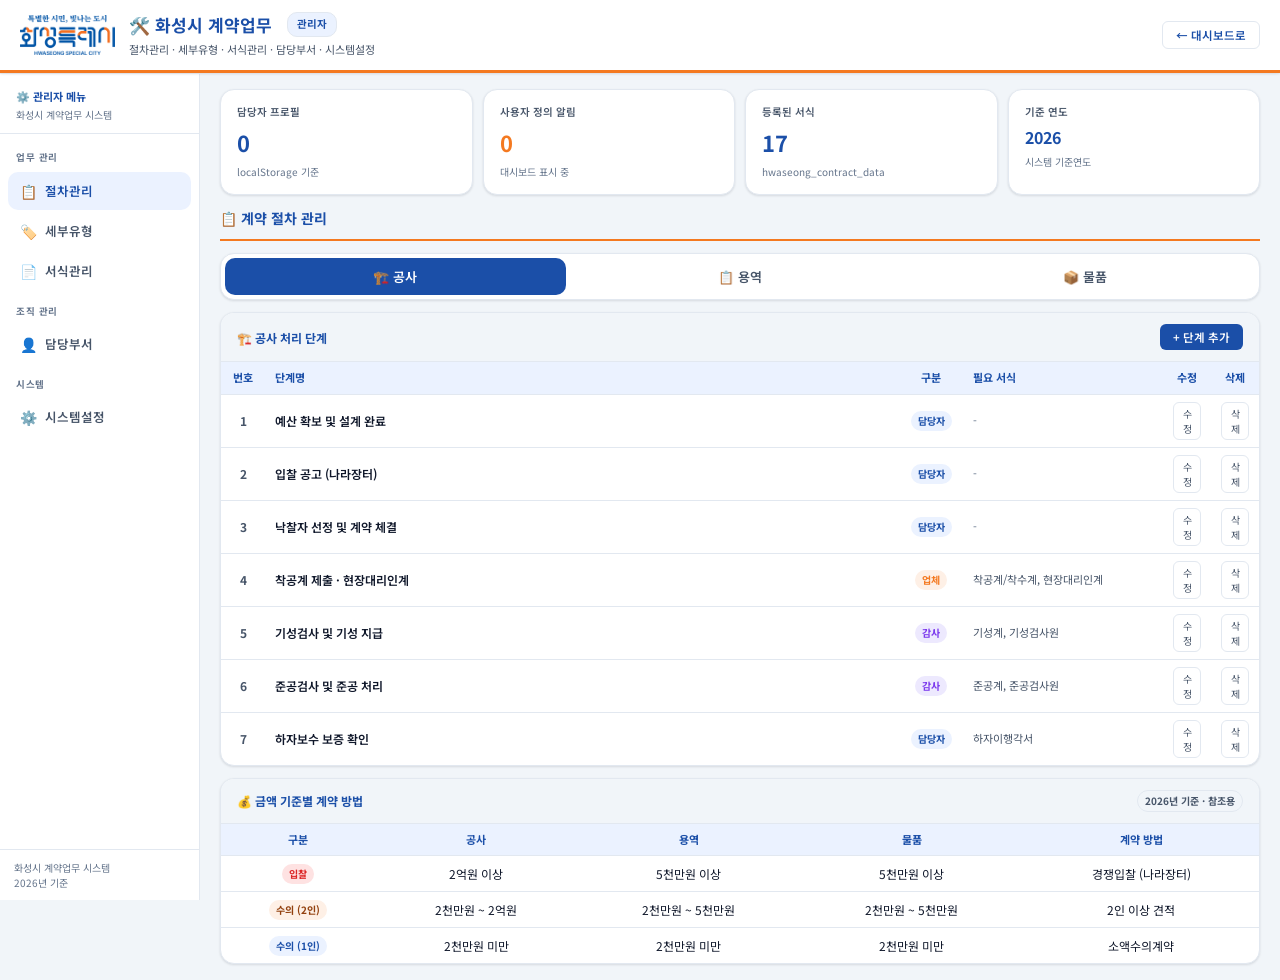
==== commit 9dc48941: "관리자 대시보드 수정" ====
--- a/admin/admin.html
+++ b/admin/admin.html
@@ -4,47 +4,201 @@
 <meta charset="UTF-8">
 <meta name="viewport" content="width=device-width, initial-scale=1.0">
 <title>화성시 계약업무 — 관리자</title>
-<link rel="stylesheet" href="../assets/style.css">
 <style>
-/* ── 헤더 높이 기준 변수 ── */
-:root { --header-h: 74px; }
-
-/* ══ 관리자 전체 레이아웃 ══ */
-.admin-layout {
+/* ══════════════════════════════════════════════════════
+   Google Fonts
+   ══════════════════════════════════════════════════════ */
+@import url('https://fonts.googleapis.com/css2?family=Noto+Sans+KR:wght@400;500;600;700&display=swap');
+
+/* ══════════════════════════════════════════════════════
+   CSS 변수 (화성특례시 브랜드 + 레이아웃 토큰)
+   ══════════════════════════════════════════════════════ */
+:root {
+  /* 브랜드 컬러 */
+  --primary:      #1B4FA8;
+  --primary-mid:  #1F5BB8;
+  --secondary:    #2563C8;
+  --accent:       #F47920;
+  --accent-light: #FEF0E6;
+  --light-blue:   #EBF2FF;
+
+  /* 상태 컬러 */
+  --consult-red:    #DC2626;
+  --consult-red-bg: #FEE2E2;
+  --warning:        #F47920;
+  --warning-bg:     #FEF0E6;
+  --info-blue:      #2563EB;
+  --info-bg:        #DBEAFE;
+  --success-green:  #16A34A;
+  --success-bg:     #DCFCE7;
+  --audit-purple:   #7C3AED;
+  --audit-bg:       #EDE9FE;
+
+  /* 레이아웃 */
+  --bg:            #F1F5F9;
+  --card:          #FFFFFF;
+  --border:        #E2E8F0;
+  --border-strong: #CBD5E1;
+  --text:          #0F172A;
+  --text-mute:     #475569;
+  --text-light:    #64748B;
+
+  /* 그림자 */
+  --shadow-sm: 0 1px 3px rgba(15,23,42,.07), 0 1px 2px rgba(15,23,42,.05);
+  --shadow-md: 0 4px 8px rgba(15,23,42,.08), 0 2px 4px rgba(15,23,42,.05);
+  --shadow-lg: 0 10px 18px rgba(15,23,42,.09), 0 4px 6px rgba(15,23,42,.05);
+
+  /* 반경 */
+  --r-sm: 6px; --r-md: 10px; --r-lg: 14px;
+
+  /* 전환 */
+  --tr: all .2s ease;
+
+  /* 헤더 높이 */
+  --header-h: 74px;
+}
+
+/* ══════════════════════════════════════════════════════
+   리셋 & 베이스
+   ══════════════════════════════════════════════════════ */
+*, *::before, *::after { box-sizing: border-box; margin: 0; padding: 0; }
+body {
+  font-family: 'Noto Sans KR', 'Malgun Gothic', '맑은 고딕', -apple-system, sans-serif;
+  background: var(--bg);
+  color: var(--text);
+  font-size: 13px;
+  line-height: 1.6;
+  min-height: 100vh;
+}
+::-webkit-scrollbar { width: 5px; height: 5px; }
+::-webkit-scrollbar-track { background: var(--bg); }
+::-webkit-scrollbar-thumb { background: var(--border-strong); border-radius: 99px; }
+::-webkit-scrollbar-thumb:hover { background: var(--text-light); }
+:focus-visible { outline: 3px solid var(--accent); outline-offset: 2px; border-radius: var(--r-sm); }
+@media (prefers-reduced-motion: reduce) { * { transition: none !important; animation: none !important; } }
+
+/* ══════════════════════════════════════════════════════
+   헤더
+   ══════════════════════════════════════════════════════ */
+.header {
+  background: #fff;
+  padding: 11px 20px;
   display: flex;
-  min-height: calc(100vh - var(--header-h));
-}
-
-/* ══ 사이드바 ══ */
-.sidebar {
-  width: 200px;
-  flex-shrink: 0;
-  background: var(--card);
-  border-right: 1px solid var(--border);
+  align-items: center;
+  justify-content: space-between;
+  box-shadow: var(--shadow-sm);
+  border-bottom: 3px solid var(--accent);
   position: sticky;
-  top: var(--header-h);
-  height: calc(100vh - var(--header-h));
-  overflow-y: auto;
-  display: flex;
-  flex-direction: column;
-  box-shadow: 1px 0 0 var(--border);
-}
+  top: 0;
+  z-index: 100;
+}
+.header-left { display: flex; align-items: center; gap: 14px; }
+.header-logo { height: 44px; flex-shrink: 0; display: flex; align-items: center; }
+.header-logo img { height: 40px; width: auto; display: block; }
+.header-title h1 { font-size: 17px; font-weight: 700; color: var(--primary); display: flex; align-items: center; gap: 7px; }
+.header-title .sub { font-size: 11px; color: var(--text-mute); margin-top: 3px; }
+.role-tag { background: var(--light-blue); color: var(--primary); padding: 3px 9px; border-radius: 10px; font-size: 10.5px; font-weight: 700; margin-left: 8px; border: 1px solid var(--border); }
+.hdr-btns { display: flex; gap: 5px; align-items: center; }
+
+/* ══════════════════════════════════════════════════════
+   버튼
+   ══════════════════════════════════════════════════════ */
+.btn-hdr { background: var(--primary); color: #fff; border: none; padding: 5px 13px; border-radius: var(--r-sm); cursor: pointer; font-size: 11.5px; font-weight: 600; transition: var(--tr); font-family: inherit; text-decoration: none; display: inline-block; }
+.btn-hdr:hover { background: var(--secondary); }
+.btn-hdr.secondary { background: var(--card); color: var(--primary); border: 1.5px solid var(--border); }
+.btn-hdr.secondary:hover { border-color: var(--primary); background: var(--light-blue); }
+
+.btn { border: none; border-radius: var(--r-sm); cursor: pointer; font-size: 12px; font-weight: 600; padding: 7px 14px; transition: var(--tr); font-family: inherit; }
+.btn-primary { background: var(--primary); color: #fff; }
+.btn-primary:hover { background: var(--secondary); }
+.btn-ghost { background: transparent; color: var(--primary); border: 1.5px solid var(--border); }
+.btn-ghost:hover { border-color: var(--primary); background: var(--light-blue); }
+.btn-danger { background: #DC2626; color: #fff; }
+.btn-danger:hover { background: #B91C1C; }
+.btn-close { background: none; border: none; cursor: pointer; font-size: 18px; color: var(--text-light); line-height: 1; padding: 2px; border-radius: var(--r-sm); transition: var(--tr); }
+.btn-close:hover { color: var(--text); background: var(--bg); }
+
+/* ══════════════════════════════════════════════════════
+   배지
+   ══════════════════════════════════════════════════════ */
+.badge { display: inline-flex; align-items: center; padding: 2px 7px; border-radius: 20px; font-size: 10px; font-weight: 700; }
+.badge-primary { background: var(--light-blue);      color: var(--primary); }
+.badge-accent  { background: var(--accent-light);    color: var(--accent); }
+.badge-success { background: var(--success-bg);      color: var(--success-green); }
+.badge-warning { background: var(--warning-bg);      color: #92400E; }
+.badge-danger  { background: var(--consult-red-bg);  color: var(--consult-red); }
+.badge-gray    { background: var(--bg);              color: var(--text-mute); border: 1px solid var(--border); }
+.badge-audit   { background: var(--audit-bg);        color: var(--audit-purple); }
+
+/* ══════════════════════════════════════════════════════
+   테이블 (.tbl)
+   ══════════════════════════════════════════════════════ */
+.tbl { width: 100%; border-collapse: collapse; font-size: 12px; }
+.tbl th { background: var(--light-blue); color: var(--primary); font-weight: 700; padding: 7px 10px; text-align: left; border-bottom: 1px solid var(--border); font-size: 11px; }
+.tbl td { padding: 7px 10px; border-bottom: 1px solid var(--border); vertical-align: middle; }
+.tbl tr:last-child td { border-bottom: none; }
+.tbl tr:hover td { background: var(--accent-light); }
+
+/* ══════════════════════════════════════════════════════
+   폼 요소 (.inp)
+   ══════════════════════════════════════════════════════ */
+.inp { width: 100%; border: 1.5px solid var(--border); border-radius: var(--r-sm); padding: 6px 9px; font-size: 12px; font-family: inherit; color: var(--text); background: var(--card); transition: var(--tr); }
+.inp:focus { outline: none; border-color: var(--primary); box-shadow: 0 0 0 2px rgba(27,79,168,.12); }
+.inp::placeholder { color: var(--text-light); }
+label { font-size: 11px; font-weight: 600; color: var(--text-mute); display: block; margin-bottom: 3px; }
+select.inp { appearance: none; background-image: url("data:image/svg+xml,%3Csvg xmlns='http://www.w3.org/2000/svg' width='12' height='12' viewBox='0 0 24 24' fill='none' stroke='%2364748B' stroke-width='2'%3E%3Cpath d='M6 9l6 6 6-6'/%3E%3C/svg%3E"); background-repeat: no-repeat; background-position: right 8px center; padding-right: 28px; cursor: pointer; }
+
+/* ══════════════════════════════════════════════════════
+   알림 카드 (.al)
+   ══════════════════════════════════════════════════════ */
+.al { display: flex; align-items: flex-start; gap: 8px; padding: 8px 10px; border-radius: var(--r-sm); font-size: 12px; line-height: 1.5; border-left: 3px solid transparent; }
+.al.warning { background: var(--warning-bg);     border-left-color: var(--warning);      color: #7C2D00; }
+.al.info    { background: var(--info-bg);         border-left-color: var(--info-blue);    color: #1E3A8A; }
+.al.success { background: var(--success-bg);      border-left-color: var(--success-green);color: #14532D; }
+.al.consult { background: var(--consult-red-bg);  border-left-color: var(--consult-red);  color: #7F1D1D; }
+.al-ico { font-size: 13px; flex-shrink: 0; margin-top: 1px; }
+
+/* ══════════════════════════════════════════════════════
+   모달
+   ══════════════════════════════════════════════════════ */
+.modal-ov { display: none; position: fixed; inset: 0; background: rgba(15,23,42,.45); z-index: 200; align-items: center; justify-content: center; }
+.modal-ov.open { display: flex; }
+.modal { background: var(--card); border-radius: var(--r-lg); box-shadow: var(--shadow-lg); width: min(560px, 95vw); max-height: 85vh; overflow-y: auto; }
+.modal-hd { padding: 16px 20px 12px; border-bottom: 1px solid var(--border); display: flex; align-items: center; justify-content: space-between; }
+.modal-hd h2 { font-size: 14px; font-weight: 700; color: var(--primary); }
+.modal-bd { padding: 16px 20px; }
+.modal-ft { padding: 12px 20px; border-top: 1px solid var(--border); display: flex; justify-content: flex-end; gap: 6px; }
+
+/* ══════════════════════════════════════════════════════
+   유틸리티
+   ══════════════════════════════════════════════════════ */
+.hidden { display: none !important; }
+.text-primary { color: var(--primary); }
+.text-mute    { color: var(--text-mute); }
+.fw-700 { font-weight: 700; }
+.fs-11  { font-size: 11px; }
+.fs-12  { font-size: 12px; }
+
+/* ══════════════════════════════════════════════════════
+   관리자 레이아웃
+   ══════════════════════════════════════════════════════ */
+.admin-layout { display: flex; min-height: calc(100vh - var(--header-h)); }
+
+/* ── 사이드바 ── */
+.sidebar { width: 200px; flex-shrink: 0; background: var(--card); border-right: 1px solid var(--border); position: sticky; top: var(--header-h); height: calc(100vh - var(--header-h)); overflow-y: auto; display: flex; flex-direction: column; }
 .sidebar-brand { padding: 14px 16px 10px; border-bottom: 1px solid var(--border); }
-.sidebar-brand .sb-title { font-size: 11px; font-weight: 700; color: var(--primary); display: flex; align-items: center; gap: 6px; }
-.sidebar-brand .sb-sub { font-size: 10px; color: var(--text-light); margin-top: 2px; }
-
+.sidebar-brand .sb-title { font-size: 11px; font-weight: 700; color: var(--primary); }
+.sidebar-brand .sb-sub   { font-size: 10px; color: var(--text-light); margin-top: 2px; }
 .sidebar-nav { padding: 10px 8px; flex: 1; display: flex; flex-direction: column; gap: 2px; }
 .nav-group-label { font-size: 9.5px; font-weight: 700; color: var(--text-light); text-transform: uppercase; letter-spacing: .6px; padding: 6px 8px 4px; margin-top: 6px; }
 .nav-group-label:first-child { margin-top: 0; }
-
 .nav-item { display: flex; align-items: center; gap: 8px; width: 100%; padding: 9px 12px; border: none; border-radius: var(--r-md); background: transparent; color: var(--text-mute); font-size: 12.5px; font-weight: 600; cursor: pointer; transition: var(--tr); font-family: inherit; text-align: left; }
 .nav-item .nav-ico { font-size: 14px; flex-shrink: 0; }
-.nav-item:hover { background: var(--bg); color: var(--text); }
+.nav-item:hover  { background: var(--bg); color: var(--text); }
 .nav-item.active { background: var(--light-blue); color: var(--primary); }
-
 .sidebar-footer { padding: 10px 14px; border-top: 1px solid var(--border); font-size: 10px; color: var(--text-light); line-height: 1.5; }
 
-/* ══ 메인 콘텐츠 ══ */
+/* ── 메인 콘텐츠 ── */
 .main-content { flex: 1; padding: 16px 20px; overflow-y: auto; display: flex; flex-direction: column; gap: 12px; min-width: 0; }
 
 /* ── 통계 카드 ── */
@@ -81,21 +235,21 @@
 .item-row { display: flex; align-items: center; gap: 8px; padding: 8px 10px; border-radius: var(--r-sm); border: 1px solid var(--border); background: var(--bg); font-size: 12px; transition: var(--tr); }
 .item-row:hover { border-color: var(--border-strong); background: var(--accent-light); }
 .item-row .i-main { flex: 1; font-weight: 600; }
-.item-row .i-sub { color: var(--text-mute); font-size: 11px; }
+.item-row .i-sub  { color: var(--text-mute); font-size: 11px; }
 .item-row .i-acts { display: flex; gap: 4px; }
 
 /* ── 액션 버튼 ── */
 .act-btn { background: none; border: 1px solid var(--border); border-radius: var(--r-sm); padding: 3px 7px; font-size: 10px; cursor: pointer; color: var(--text-mute); transition: var(--tr); font-family: inherit; }
-.act-btn:hover { border-color: var(--primary); color: var(--primary); }
+.act-btn:hover        { border-color: var(--primary);     color: var(--primary); }
 .act-btn.danger:hover { border-color: var(--consult-red); color: var(--consult-red); }
 
-/* ══ 절차관리 — 유형 탭 ══ */
+/* ── 유형 탭 (절차관리·세부유형 공용, data-group으로 구분) ── */
 .type-tabs { display: flex; gap: 4px; background: var(--card); border: 1px solid var(--border); border-radius: var(--r-lg); padding: 4px; box-shadow: var(--shadow-sm); }
 .type-tab { flex: 1; background: transparent; border: none; border-radius: var(--r-md); padding: 9px 14px; font-size: 13px; font-weight: 600; cursor: pointer; color: var(--text-mute); transition: var(--tr); font-family: inherit; display: flex; align-items: center; justify-content: center; gap: 5px; }
-.type-tab:hover { background: var(--bg); color: var(--text); }
-.type-tab.active { background: var(--primary); color: white; }
-
-/* ══ 서식 모달 — 체크박스 그룹 ══ */
+.type-tab:hover  { background: var(--bg); color: var(--text); }
+.type-tab.active { background: var(--primary); color: #fff; }
+
+/* ── 체크박스 그룹 ── */
 .checkbox-group { display: flex; gap: 20px; margin-top: 5px; flex-wrap: wrap; }
 .chk-lbl { display: flex; align-items: center; gap: 5px; font-size: 12px; font-weight: 600; color: var(--text); cursor: pointer; user-select: none; }
 .chk-lbl input[type="checkbox"] { width: 14px; height: 14px; cursor: pointer; accent-color: var(--primary); }
@@ -104,12 +258,30 @@
 .file-group { display: flex; flex-direction: column; gap: 5px; }
 .file-group-hint { font-size: 10.5px; color: var(--text-light); margin-top: 3px; }
 
-/* ── 금액 기준 테이블 ── */
+/* ── 금액 기준 참조 테이블 ── */
 .tbl-amount { width: 100%; border-collapse: collapse; font-size: 12px; }
 .tbl-amount th { background: var(--light-blue); color: var(--primary); font-weight: 700; padding: 7px 10px; text-align: center; border-bottom: 1px solid var(--border); font-size: 11px; }
 .tbl-amount td { padding: 7px 10px; border-bottom: 1px solid var(--border); vertical-align: middle; text-align: center; }
 .tbl-amount tr:last-child td { border-bottom: none; }
 .tbl-amount tr:hover td { background: var(--accent-light); }
+
+/* ── 수의계약 기준금액 ── */
+.threshold-grid { display: grid; grid-template-columns: repeat(3, 1fr); gap: 16px; }
+.thr-item { display: flex; flex-direction: column; gap: 7px; background: var(--bg); border: 1px solid var(--border); border-radius: var(--r-md); padding: 14px; }
+.thr-label      { font-size: 13px; font-weight: 700; color: var(--text); }
+.thr-input-wrap { display: flex; align-items: center; gap: 5px; }
+.thr-unit       { font-size: 15px; font-weight: 700; color: var(--primary); flex-shrink: 0; }
+.thr-inp        { text-align: right; font-size: 14px; font-weight: 700; color: var(--primary); }
+.thr-suffix     { font-size: 11.5px; color: var(--text-mute); white-space: nowrap; flex-shrink: 0; }
+.thr-hint       { font-size: 10.5px; color: var(--text-light); border-top: 1px dashed var(--border); padding-top: 6px; }
+
+/* ── 세부유형 태그 목록 ── */
+.subtype-list { display: flex; flex-wrap: wrap; gap: 6px; min-height: 44px; align-content: flex-start; padding: 2px 0; }
+.subtype-tag  { display: inline-flex; align-items: center; gap: 5px; background: var(--light-blue); color: var(--primary); border: 1px solid rgba(27,79,168,.2); border-radius: 20px; padding: 5px 11px; font-size: 12px; font-weight: 600; }
+.tag-del { background: none; border: none; cursor: pointer; color: var(--primary); font-size: 14px; line-height: 1; padding: 0 1px; opacity: .5; transition: var(--tr); font-family: inherit; }
+.tag-del:hover { opacity: 1; color: var(--consult-red); }
+.subtype-add-row { display: flex; gap: 6px; margin-top: 12px; padding-top: 12px; border-top: 1px solid var(--border); }
+.subtype-add-row .inp { flex: 1; }
 </style>
 </head>
 <body>
@@ -122,11 +294,12 @@
     </div>
     <div class="header-title">
       <h1>🛠️ 화성시 계약업무 <span class="role-tag">관리자</span></h1>
-      <div class="sub">절차관리 · 서식관리 · 담당부서 · 시스템설정</div>
+      <div class="sub">절차관리 · 세부유형 · 서식관리 · 담당부서 · 시스템설정</div>
     </div>
   </div>
   <div class="hdr-btns">
-    <a href="../화성시_계약업무_대시보드.html">
+    <!-- 대시보드 링크: 상대경로 대신 index.html -->
+    <a href="../index.html">
       <button class="btn-hdr secondary">← 대시보드로</button>
     </a>
   </div>
@@ -145,6 +318,10 @@
       <div class="nav-group-label">업무 관리</div>
       <button class="nav-item active" data-sec="procedure" onclick="switchSec('procedure')">
         <span class="nav-ico">📋</span>절차관리
+      </button>
+      <!-- 세부유형 메뉴 (절차관리 바로 아래) -->
+      <button class="nav-item" data-sec="subtypes" onclick="switchSec('subtypes')">
+        <span class="nav-ico">🏷️</span>세부유형
       </button>
       <button class="nav-item" data-sec="forms" onclick="switchSec('forms')">
         <span class="nav-ico">📄</span>서식관리
@@ -198,14 +375,14 @@
 
       <div class="page-title">📋 계약 절차 관리</div>
 
-      <!-- 유형 선택 탭 (공사/용역/물품) -->
+      <!-- 유형 탭 (data-group="proc" 으로 세부유형 탭과 구분) -->
       <div class="type-tabs" role="tablist">
-        <button class="type-tab active" data-type="공사" onclick="switchProcType('공사')">🏗️ 공사</button>
-        <button class="type-tab" data-type="용역" onclick="switchProcType('용역')">📋 용역</button>
-        <button class="type-tab" data-type="물품" onclick="switchProcType('물품')">📦 물품</button>
-      </div>
-
-      <!-- 단계 목록 테이블 -->
+        <button class="type-tab active" data-type="공사" data-group="proc" onclick="switchProcType('공사')">🏗️ 공사</button>
+        <button class="type-tab" data-type="용역" data-group="proc" onclick="switchProcType('용역')">📋 용역</button>
+        <button class="type-tab" data-type="물품" data-group="proc" onclick="switchProcType('물품')">📦 물품</button>
+      </div>
+
+      <!-- 단계 목록 (번호, 단계명, 담당자 구분, 필요서식, 수정, 삭제) -->
       <div class="panel">
         <div class="panel-hd">
           <h2 id="proc-panel-title">🏗️ 공사 처리 단계</h2>
@@ -215,15 +392,16 @@
           <table class="tbl" style="margin:0">
             <thead>
               <tr>
-                <th style="width:48px;text-align:center">번호</th>
+                <th style="width:44px;text-align:center">번호</th>
                 <th>단계명</th>
-                <th style="width:220px">필요 서식</th>
-                <th style="width:52px;text-align:center">수정</th>
-                <th style="width:52px;text-align:center">삭제</th>
+                <th style="width:64px;text-align:center">구분</th>
+                <th style="width:200px">필요 서식</th>
+                <th style="width:48px;text-align:center">수정</th>
+                <th style="width:48px;text-align:center">삭제</th>
               </tr>
             </thead>
             <tbody id="proc-tbody">
-              <tr><td colspan="5" style="text-align:center;color:var(--text-light);padding:24px">로딩 중...</td></tr>
+              <tr><td colspan="6" style="text-align:center;color:var(--text-light);padding:24px">로딩 중...</td></tr>
             </tbody>
           </table>
         </div>
@@ -238,9 +416,7 @@
         <div class="panel-bd" style="padding:0">
           <table class="tbl-amount">
             <thead>
-              <tr>
-                <th>구분</th><th>공사</th><th>용역</th><th>물품</th><th>계약 방법</th>
-              </tr>
+              <tr><th>구분</th><th>공사</th><th>용역</th><th>물품</th><th>계약 방법</th></tr>
             </thead>
             <tbody>
               <tr>
@@ -266,6 +442,44 @@
     </div><!-- /sec-procedure -->
 
     <!-- ════════════════════════════════════════
+         섹션: 세부유형 관리
+         ════════════════════════════════════════ -->
+    <div class="sec-panel" id="sec-subtypes">
+
+      <div class="page-title">🏷️ 세부유형 관리</div>
+
+      <!-- 유형 탭 (data-group="sub" 으로 절차 탭과 구분) -->
+      <div class="type-tabs" role="tablist">
+        <button class="type-tab active" data-type="공사" data-group="sub" onclick="switchSubtypeTab('공사')">🏗️ 공사</button>
+        <button class="type-tab" data-type="용역" data-group="sub" onclick="switchSubtypeTab('용역')">📋 용역</button>
+        <button class="type-tab" data-type="물품" data-group="sub" onclick="switchSubtypeTab('물품')">📦 물품</button>
+      </div>
+
+      <div class="panel">
+        <div class="panel-hd">
+          <h2 id="subtype-panel-title">🏗️ 공사 세부유형</h2>
+          <span class="badge badge-gray" id="subtype-count">-</span>
+        </div>
+        <div class="panel-bd">
+          <div class="al info" style="margin-bottom:12px">
+            <span class="al-ico">ℹ️</span>
+            <span>세부유형은 대시보드에서 계약 세부 종류를 선택할 때 사용됩니다. 태그의 × 버튼으로 삭제합니다.</span>
+          </div>
+          <!-- 세부유형 태그 목록 -->
+          <div class="subtype-list" id="subtype-list">
+            <span style="color:var(--text-light);font-size:12px">로딩 중...</span>
+          </div>
+          <!-- 새 세부유형 추가 -->
+          <div class="subtype-add-row">
+            <input type="text" class="inp" id="subtype-input" placeholder="새 세부유형 입력 (예: 전기공사)" maxlength="30">
+            <button class="btn btn-primary" onclick="addSubtype()">+ 추가</button>
+          </div>
+        </div>
+      </div>
+
+    </div><!-- /sec-subtypes -->
+
+    <!-- ════════════════════════════════════════
          섹션: 서식관리
          ════════════════════════════════════════ -->
     <div class="sec-panel" id="sec-forms">
@@ -282,12 +496,12 @@
           <table class="tbl" style="margin:0">
             <thead>
               <tr>
-                <th style="width:48px;text-align:center">번호</th>
+                <th style="width:44px;text-align:center">번호</th>
                 <th>서식명</th>
                 <th style="width:140px">적용 유형</th>
-                <th style="width:190px">파일 경로</th>
-                <th style="width:52px;text-align:center">수정</th>
-                <th style="width:52px;text-align:center">삭제</th>
+                <th style="width:180px">파일 경로</th>
+                <th style="width:48px;text-align:center">수정</th>
+                <th style="width:48px;text-align:center">삭제</th>
               </tr>
             </thead>
             <tbody id="forms-list">
@@ -306,10 +520,10 @@
         <div class="panel-bd">
           <div class="al info" style="margin-bottom:12px">
             <span class="al-ico">ℹ️</span>
-            <span>여기서 추가한 알림은 대시보드의 <b>주의사항 패널</b>에 실시간으로 표시됩니다. localStorage에 저장됩니다.</span>
+            <span>여기서 추가한 알림은 대시보드의 <b>주의사항 패널</b>에 실시간으로 표시됩니다.</span>
           </div>
           <div id="alerts-list">
-            <div class="empty-state"><div class="e-ico">📋</div><div class="e-txt">등록된 사용자 정의 알림이 없습니다.</div></div>
+            <div class="empty-state"><div class="e-ico">📋</div><div class="e-txt">등록된 알림이 없습니다.</div></div>
           </div>
         </div>
       </div>
@@ -323,15 +537,42 @@
 
       <div class="page-title">👤 담당부서 관리</div>
 
+      <!-- 담당부서 목록 (hwaseong_contract_data.departments) -->
       <div class="panel">
         <div class="panel-hd">
-          <h2>👤 저장된 담당자 프로필</h2>
+          <h2>🏢 담당부서 목록 <span class="badge badge-gray" id="dept-count" style="margin-left:4px">-</span></h2>
+          <button class="btn-hdr" onclick="openAddDept()">+ 부서 추가</button>
+        </div>
+        <div class="panel-bd" style="padding:0">
+          <table class="tbl" style="margin:0">
+            <thead>
+              <tr>
+                <th style="width:44px;text-align:center">번호</th>
+                <th>부서명</th>
+                <th style="width:90px">담당자명</th>
+                <th style="width:140px">연락처</th>
+                <th>업무범위</th>
+                <th style="width:48px;text-align:center">수정</th>
+                <th style="width:48px;text-align:center">삭제</th>
+              </tr>
+            </thead>
+            <tbody id="dept-tbody">
+              <tr><td colspan="7" style="text-align:center;color:var(--text-light);padding:24px">로딩 중...</td></tr>
+            </tbody>
+          </table>
+        </div>
+      </div>
+
+      <!-- 대시보드 담당자 프로필 (hscity_contractProfiles) -->
+      <div class="panel">
+        <div class="panel-hd">
+          <h2>👤 대시보드 담당자 프로필</h2>
           <button class="act-btn danger" onclick="clearAllProfiles()">전체 삭제</button>
         </div>
         <div class="panel-bd">
           <div class="al info" style="margin-bottom:12px">
             <span class="al-ico">ℹ️</span>
-            <span>대시보드에서 저장한 담당자 정보입니다. 브라우저 localStorage에 저장되며, 컴퓨터를 바꾸면 이전되지 않습니다.</span>
+            <span>대시보드에서 저장한 담당자 정보입니다. 브라우저 localStorage에 저장되며 컴퓨터를 바꾸면 이전되지 않습니다.</span>
           </div>
           <div id="profiles-list">
             <div class="empty-state"><div class="e-ico">👤</div><div class="e-txt">저장된 담당자 프로필이 없습니다.</div></div>
@@ -349,6 +590,7 @@
       <div class="page-title">⚙️ 시스템 설정</div>
 
       <div class="grid-2">
+        <!-- 기준 정보 -->
         <div class="panel">
           <div class="panel-hd"><h2>📅 시스템 기준 정보</h2></div>
           <div class="panel-bd" style="display:flex;flex-direction:column;gap:12px">
@@ -367,6 +609,7 @@
             <button class="btn btn-primary" style="width:fit-content" onclick="saveSettings()">💾 저장</button>
           </div>
         </div>
+        <!-- 데이터 초기화 -->
         <div class="panel">
           <div class="panel-hd"><h2>🗑️ 데이터 초기화</h2></div>
           <div class="panel-bd" style="display:flex;flex-direction:column;gap:8px">
@@ -381,13 +624,57 @@
         </div>
       </div>
 
+      <!-- 수의계약 기준금액 설정 (hwaseong_contract_data.thresholds) -->
+      <div class="panel">
+        <div class="panel-hd">
+          <h2>💰 수의계약 기준금액 설정</h2>
+          <span class="badge badge-warning">경쟁입찰 기준</span>
+        </div>
+        <div class="panel-bd">
+          <div class="al info" style="margin-bottom:14px">
+            <span class="al-ico">ℹ️</span>
+            <span>이 금액 이상인 경우 경쟁입찰(나라장터)을 진행합니다. 변경 시 관련 법령을 반드시 확인하세요.</span>
+          </div>
+          <div class="threshold-grid">
+            <div class="thr-item">
+              <div class="thr-label">🏗️ 공사</div>
+              <div class="thr-input-wrap">
+                <span class="thr-unit">₩</span>
+                <input type="text" class="inp thr-inp" id="thr-공사" placeholder="200,000,000">
+                <span class="thr-suffix">원</span>
+              </div>
+              <div class="thr-hint">현행 기준: 2억원 이상 → 경쟁입찰</div>
+            </div>
+            <div class="thr-item">
+              <div class="thr-label">📋 용역</div>
+              <div class="thr-input-wrap">
+                <span class="thr-unit">₩</span>
+                <input type="text" class="inp thr-inp" id="thr-용역" placeholder="50,000,000">
+                <span class="thr-suffix">원</span>
+              </div>
+              <div class="thr-hint">현행 기준: 5천만원 이상 → 경쟁입찰</div>
+            </div>
+            <div class="thr-item">
+              <div class="thr-label">📦 물품</div>
+              <div class="thr-input-wrap">
+                <span class="thr-unit">₩</span>
+                <input type="text" class="inp thr-inp" id="thr-물품" placeholder="50,000,000">
+                <span class="thr-suffix">원</span>
+              </div>
+              <div class="thr-hint">현행 기준: 5천만원 이상 → 경쟁입찰</div>
+            </div>
+          </div>
+          <button class="btn btn-primary" style="margin-top:16px" onclick="saveThresholds()">💾 기준금액 저장</button>
+        </div>
+      </div>
+
     </div><!-- /sec-settings -->
 
   </main>
 </div><!-- /admin-layout -->
 
 <!-- ══════════════════════════════════════════════════════
-     모달: 단계 추가 / 수정
+     모달: 단계 추가 / 수정 (담당자 구분 actor 필드 포함)
      ══════════════════════════════════════════════════════ -->
 <div class="modal-ov" id="step-modal">
   <div class="modal">
@@ -396,11 +683,19 @@
       <button class="btn-close" onclick="closeStepModal()">×</button>
     </div>
     <div class="modal-bd" style="display:flex;flex-direction:column;gap:12px">
-      <!-- 수정 모드 식별용 숨김 필드 -->
       <input type="hidden" id="step-edit-id">
       <div>
         <label>단계명 <span style="color:var(--consult-red)">*</span></label>
         <input type="text" class="inp" id="step-name" placeholder="예: 착공계 제출 및 현장대리인계">
+      </div>
+      <!-- 담당자 구분 (actor) -->
+      <div>
+        <label>담당자 구분 <span class="fs-11 text-mute">(처리 주체)</span></label>
+        <select class="inp" id="step-actor">
+          <option value="me">👤 담당자 (우리 부서)</option>
+          <option value="them">🏢 업체 (계약 상대방)</option>
+          <option value="audit">🔍 감사 / 검사</option>
+        </select>
       </div>
       <div>
         <label>필요 서식 <span class="fs-11 text-mute">(쉼표로 구분)</span></label>
@@ -424,7 +719,6 @@
       <button class="btn-close" onclick="closeFormItemModal()">×</button>
     </div>
     <div class="modal-bd" style="display:flex;flex-direction:column;gap:12px">
-      <!-- 수정 모드 식별용 숨김 필드 -->
       <input type="hidden" id="fi-edit-id">
       <div>
         <label>서식명 <span style="color:var(--consult-red)">*</span></label>
@@ -440,17 +734,50 @@
       </div>
       <div class="file-group">
         <label>forms/ 폴더 PDF 선택 <span class="fs-11 text-mute">(자동 인식)</span></label>
-        <select class="inp" id="fi-file-select" onchange="onFileSelectChange()">
-          <!-- JS로 동적 생성 -->
-        </select>
+        <select class="inp" id="fi-file-select" onchange="onFileSelectChange()"></select>
         <label style="margin-top:4px">파일 경로 <span class="fs-11 text-mute">(직접 입력 또는 위에서 선택)</span></label>
         <input type="text" class="inp" id="fi-file" placeholder="../forms/파일명.pdf">
-        <span class="file-group-hint">📁 forms/ 폴더에 없는 파일은 직접 경로를 입력하세요.</span>
+        <span class="file-group-hint">📁 forms/ 폴더에 없는 파일은 경로를 직접 입력하세요.</span>
       </div>
     </div>
     <div class="modal-ft">
       <button class="btn btn-ghost" onclick="closeFormItemModal()">취소</button>
       <button class="btn btn-primary" onclick="saveFormItem()">저장</button>
+    </div>
+  </div>
+</div>
+
+<!-- ══════════════════════════════════════════════════════
+     모달: 담당부서 추가 / 수정
+     ══════════════════════════════════════════════════════ -->
+<div class="modal-ov" id="dept-modal">
+  <div class="modal">
+    <div class="modal-hd">
+      <h2 id="dept-modal-title">🏢 부서 추가</h2>
+      <button class="btn-close" onclick="closeDeptModal()">×</button>
+    </div>
+    <div class="modal-bd" style="display:flex;flex-direction:column;gap:12px">
+      <input type="hidden" id="dept-edit-id">
+      <div>
+        <label>부서명 <span style="color:var(--consult-red)">*</span></label>
+        <input type="text" class="inp" id="dept-name" placeholder="예: 계약팀">
+      </div>
+      <div>
+        <label>담당자명</label>
+        <input type="text" class="inp" id="dept-officer" placeholder="예: 홍길동">
+      </div>
+      <div>
+        <label>연락처 <span class="fs-11 text-mute">(자동 하이픈)</span></label>
+        <input type="text" class="inp" id="dept-phone" placeholder="예: 031-369-3000" maxlength="14">
+      </div>
+      <div>
+        <label>업무범위</label>
+        <textarea class="inp" id="dept-scope" rows="2" placeholder="예: 공사·용역·물품 입찰 및 계약업무 전반"></textarea>
+      </div>
+    </div>
+    <div class="modal-ft">
+      <button class="btn btn-ghost" onclick="closeDeptModal()">취소</button>
+      <button class="btn btn-primary" onclick="saveDept()">저장</button>
     </div>
   </div>
 </div>
@@ -490,44 +817,139 @@
   </div>
 </div>
 
-<script src="../assets/common.js"></script>
 <script>
 'use strict';
 
 /* ══════════════════════════════════════════════════════
-   hwaseong_contract_data — 계약 절차 & 서식 데이터 관리
-   (prefix 없이 별도 키로 관리; hscity_ 알림/담당자와 분리)
-   ══════════════════════════════════════════════════════ */
-
-/* ── 기본 데이터 (최초 실행 또는 초기화 후 사용) ── */
+   인라인 유틸리티 함수 (common.js 의존성 제거)
+   ══════════════════════════════════════════════════════ */
+
+/* ── HTML 이스케이프 ── */
+function esc(s) {
+  if (!s) return '';
+  return String(s)
+    .replace(/&/g, '&amp;')
+    .replace(/</g, '&lt;')
+    .replace(/>/g, '&gt;')
+    .replace(/"/g, '&quot;');
+}
+
+/* ── localStorage 래퍼 (prefix: hscity_) ── */
+var LS_PREFIX = 'hscity_';
+function lsGet(key) {
+  try { var r = localStorage.getItem(LS_PREFIX + key); return r ? JSON.parse(r) : null; }
+  catch (e) { return null; }
+}
+function lsSet(key, val) {
+  try { localStorage.setItem(LS_PREFIX + key, JSON.stringify(val)); return true; }
+  catch (e) { return false; }
+}
+function lsDel(key) {
+  try { localStorage.removeItem(LS_PREFIX + key); } catch (e) {}
+}
+
+/* ── 간단 UUID 생성 ── */
+function genId() {
+  return Date.now().toString(36) + Math.random().toString(36).slice(2, 7);
+}
+
+/* ── 문자열 → 숫자 (쉼표 포함) ── */
+function parseAmt(s) {
+  if (!s) return 0;
+  return parseInt(String(s).replace(/[^0-9]/g, ''), 10) || 0;
+}
+
+/* ── 금액 입력 자동 쉼표 포매팅 ── */
+function bindAmountInput(el, onChange) {
+  if (!el) return;
+  el.addEventListener('input', function(e) {
+    var n = parseAmt(e.target.value);
+    e.target.value = n.toLocaleString('ko-KR');
+    if (typeof onChange === 'function') onChange(n);
+  });
+}
+
+/* ── 전화번호 자동 하이픈 ── */
+function bindPhoneInput(el, onChange) {
+  if (!el) return;
+  el.addEventListener('input', function(e) {
+    var v = e.target.value.replace(/\D/g, '');
+    var f;
+    if (v.startsWith('02')) {
+      if (v.length <= 2) f = v;
+      else if (v.length <= 6) f = v.slice(0, 2) + '-' + v.slice(2);
+      else if (v.length <= 10) f = v.slice(0, 2) + '-' + v.slice(2, 6) + '-' + v.slice(6);
+      else f = v.slice(0, 2) + '-' + v.slice(2, 6) + '-' + v.slice(6, 10);
+    } else {
+      if (v.length <= 3) f = v;
+      else if (v.length <= 7) f = v.slice(0, 3) + '-' + v.slice(3);
+      else f = v.slice(0, 3) + '-' + v.slice(3, 7) + '-' + v.slice(7);
+    }
+    e.target.value = f || v;
+    if (typeof onChange === 'function') onChange(e.target.value);
+  });
+}
+
+/* ── 토스트 알림 ── */
+function showToast(msg, type) {
+  var el = document.getElementById('toast');
+  if (!el) {
+    el = document.createElement('div');
+    el.id = 'toast';
+    el.style.cssText = 'position:fixed;bottom:24px;right:24px;z-index:9999;padding:10px 16px;border-radius:8px;font-size:12px;font-weight:600;box-shadow:0 4px 12px rgba(0,0,0,.15);transition:opacity .3s;max-width:300px;line-height:1.4;pointer-events:none';
+    document.body.appendChild(el);
+  }
+  var colors = {
+    success: { bg: '#DCFCE7', color: '#14532D', border: '#16A34A' },
+    error:   { bg: '#FEE2E2', color: '#7F1D1D', border: '#DC2626' },
+    info:    { bg: '#DBEAFE', color: '#1E3A8A', border: '#2563EB' },
+    warning: { bg: '#FEF0E6', color: '#7C2D00', border: '#F47920' }
+  };
+  var c = colors[type] || colors.info;
+  el.style.background  = c.bg;
+  el.style.color       = c.color;
+  el.style.borderLeft  = '3px solid ' + c.border;
+  el.textContent       = msg;
+  el.style.opacity     = '1';
+  clearTimeout(el._t);
+  el._t = setTimeout(function() { el.style.opacity = '0'; }, 2800);
+}
+
+/* ══════════════════════════════════════════════════════
+   hwaseong_contract_data — 계약 데이터 관리
+   ══════════════════════════════════════════════════════ */
+
+/* ── 기본 데이터 (최초 실행 또는 전체 초기화 후 사용) ── */
 function getDefaultData() {
   return {
+    /* 계약 유형별 처리 단계 (actor: me=담당자, them=업체, audit=감사) */
     procedures: {
       '공사': [
-        { id: 'c01', name: '예산 확보 및 설계 완료',     forms: '' },
-        { id: 'c02', name: '입찰 공고 (나라장터)',        forms: '' },
-        { id: 'c03', name: '낙찰자 선정 및 계약 체결',   forms: '' },
-        { id: 'c04', name: '착공계 제출 · 현장대리인계', forms: '착공계/착수계, 현장대리인계' },
-        { id: 'c05', name: '기성검사 및 기성 지급',      forms: '기성계, 기성검사원' },
-        { id: 'c06', name: '준공검사 및 준공 처리',      forms: '준공계, 준공검사원' },
-        { id: 'c07', name: '하자보수 보증 확인',         forms: '하자이행각서' }
+        { id: 'c01', name: '예산 확보 및 설계 완료',     forms: '',                              actor: 'me'    },
+        { id: 'c02', name: '입찰 공고 (나라장터)',        forms: '',                              actor: 'me'    },
+        { id: 'c03', name: '낙찰자 선정 및 계약 체결',   forms: '',                              actor: 'me'    },
+        { id: 'c04', name: '착공계 제출 · 현장대리인계', forms: '착공계/착수계, 현장대리인계',   actor: 'them'  },
+        { id: 'c05', name: '기성검사 및 기성 지급',      forms: '기성계, 기성검사원',             actor: 'audit' },
+        { id: 'c06', name: '준공검사 및 준공 처리',      forms: '준공계, 준공검사원',             actor: 'audit' },
+        { id: 'c07', name: '하자보수 보증 확인',         forms: '하자이행각서',                  actor: 'me'    }
       ],
       '용역': [
-        { id: 'y01', name: '과업지시서 작성 및 예산 확보',  forms: '' },
-        { id: 'y02', name: '입찰 공고 또는 수의계약',       forms: '' },
-        { id: 'y03', name: '낙찰자 선정 및 계약 체결',      forms: '' },
-        { id: 'y04', name: '착수계 · 예정공정표 제출',      forms: '착공계/착수계, 용역예정공정표' },
-        { id: 'y05', name: '중간 검사 및 기성 지급',        forms: '기성계, 기성검사원' },
-        { id: 'y06', name: '최종 납품 및 준공 처리',        forms: '준공계, 청구서' }
+        { id: 'y01', name: '과업지시서 작성 및 예산 확보',  forms: '',                               actor: 'me'    },
+        { id: 'y02', name: '입찰 공고 또는 수의계약',       forms: '',                               actor: 'me'    },
+        { id: 'y03', name: '낙찰자 선정 및 계약 체결',      forms: '',                               actor: 'me'    },
+        { id: 'y04', name: '착수계 · 예정공정표 제출',      forms: '착공계/착수계, 용역예정공정표',  actor: 'them'  },
+        { id: 'y05', name: '중간 검사 및 기성 지급',        forms: '기성계, 기성검사원',             actor: 'audit' },
+        { id: 'y06', name: '최종 납품 및 준공 처리',        forms: '준공계, 청구서',                 actor: 'them'  }
       ],
       '물품': [
-        { id: 'm01', name: '구매 품목·규격 확정',          forms: '' },
-        { id: 'm02', name: '입찰 공고 또는 수의계약',      forms: '' },
-        { id: 'm03', name: '낙찰자 선정 및 계약 체결',     forms: '' },
-        { id: 'm04', name: '납품계 제출 및 납품 검사',     forms: '납품계' },
-        { id: 'm05', name: '대가 지급 및 정산',            forms: '청구서, 정산합의서' }
+        { id: 'm01', name: '구매 품목·규격 확정',          forms: '',           actor: 'me'   },
+        { id: 'm02', name: '입찰 공고 또는 수의계약',      forms: '',           actor: 'me'   },
+        { id: 'm03', name: '낙찰자 선정 및 계약 체결',     forms: '',           actor: 'me'   },
+        { id: 'm04', name: '납품계 제출 및 납품 검사',     forms: '납품계',     actor: 'them' },
+        { id: 'm05', name: '대가 지급 및 정산',            forms: '청구서, 정산합의서', actor: 'me' }
       ]
     },
+    /* 서식 파일 목록 */
     forms: [
       { id: 'f01', name: '착공계 / 착수계',         types: ['공사', '용역'],         file: '../forms/착공계_착수계.pdf' },
       { id: 'f02', name: '기성계',                  types: ['공사', '용역'],         file: '../forms/기성계.pdf' },
@@ -546,7 +968,21 @@
       { id: 'f15', name: '건설기계 사용내역서',     types: ['공사'],                 file: '../forms/건설기계사용내역서.pdf' },
       { id: 'f16', name: '건설기계 미투입 확약서',  types: ['공사'],                 file: '../forms/건설기계미투입확약서.pdf' },
       { id: 'f17', name: '재직증명서',              types: ['공사', '용역', '물품'], file: '../forms/재직증명서.pdf' }
-    ]
+    ],
+    /* 담당부서 목록 (초기 빈 배열) */
+    departments: [],
+    /* 수의계약 기준금액 — 현행 지방계약법 예규 기준 */
+    thresholds: {
+      '공사': 200000000,   /* 2억원 */
+      '용역': 50000000,    /* 5천만원 */
+      '물품': 50000000     /* 5천만원 */
+    },
+    /* 세부유형 — 사용자 지정 기본값 */
+    subtypes: {
+      '공사': ['일반공사', '전기·통신', '상하수도·토목', '조경', '소방'],
+      '용역': ['일반용역', '학술·연구용역', '엔지니어링'],
+      '물품': ['일반물품', 'IT·전산', '차량·장비']
+    }
   };
 }
 
@@ -569,7 +1005,7 @@
   }
 }
 
-/* ── forms/ 폴더 인식 PDF 목록 (드롭다운용) ── */
+/* ── forms/ 폴더 PDF 목록 (드롭다운 자동 인식용) ── */
 var KNOWN_PDF_FILES = [
   { label: '착공계_착수계.pdf',          value: '../forms/착공계_착수계.pdf' },
   { label: '기성계.pdf',                 value: '../forms/기성계.pdf' },
@@ -612,11 +1048,17 @@
 /* 현재 선택된 계약 유형 */
 var currentProcType = '공사';
 
-/* 유형 탭 전환 */
+/* actor 표시 맵 */
+var ACTOR_MAP = {
+  'me':    { label: '담당자', cls: 'badge-primary' },
+  'them':  { label: '업체',   cls: 'badge-accent'  },
+  'audit': { label: '감사',   cls: 'badge-audit'   }
+};
+
+/* 유형 탭 전환 (data-group="proc" 탭만 대상) */
 function switchProcType(type) {
   currentProcType = type;
-  /* 탭 active 클래스 갱신 */
-  document.querySelectorAll('.type-tab').forEach(function(btn) {
+  document.querySelectorAll('.type-tab[data-group="proc"]').forEach(function(btn) {
     btn.classList.toggle('active', btn.dataset.type === type);
   });
   renderProcSteps();
@@ -634,25 +1076,27 @@
     (typeIco[currentProcType] || '') + ' ' + currentProcType + ' 처리 단계';
 
   if (steps.length === 0) {
-    tbody.innerHTML = '<tr><td colspan="5" style="text-align:center;color:var(--text-light);padding:24px">' +
+    tbody.innerHTML = '<tr><td colspan="6" style="text-align:center;color:var(--text-light);padding:24px">' +
       '등록된 단계가 없습니다. [+ 단계 추가] 버튼으로 추가하세요.</td></tr>';
     return;
   }
 
   tbody.innerHTML = steps.map(function(s, i) {
+    /* actor 배지 렌더 */
+    var actorKey  = s.actor || 'me';
+    var actorInfo = ACTOR_MAP[actorKey] || ACTOR_MAP['me'];
+    var actorCell = '<span class="badge ' + actorInfo.cls + '">' + actorInfo.label + '</span>';
     var formsCell = s.forms
       ? '<span style="color:var(--text-mute)">' + esc(s.forms) + '</span>'
       : '<span style="color:var(--text-light)">-</span>';
+
     return '<tr>' +
       '<td style="text-align:center;color:var(--text-mute);font-weight:700">' + (i + 1) + '</td>' +
       '<td style="font-weight:600">' + esc(s.name) + '</td>' +
+      '<td style="text-align:center">' + actorCell + '</td>' +
       '<td style="font-size:11px">' + formsCell + '</td>' +
-      '<td style="text-align:center">' +
-        '<button class="act-btn" onclick="openEditStep(\'' + s.id + '\')">수정</button>' +
-      '</td>' +
-      '<td style="text-align:center">' +
-        '<button class="act-btn danger" onclick="deleteStep(\'' + s.id + '\')">삭제</button>' +
-      '</td>' +
+      '<td style="text-align:center"><button class="act-btn" onclick="openEditStep(\'' + s.id + '\')">수정</button></td>' +
+      '<td style="text-align:center"><button class="act-btn danger" onclick="deleteStep(\'' + s.id + '\')">삭제</button></td>' +
       '</tr>';
   }).join('');
 }
@@ -662,9 +1106,10 @@
   var typeIco = { '공사': '🏗️', '용역': '📋', '물품': '📦' };
   document.getElementById('step-modal-title').textContent =
     (typeIco[currentProcType] || '📋') + ' ' + currentProcType + ' 단계 추가';
-  document.getElementById('step-edit-id').value = '';
-  document.getElementById('step-name').value    = '';
-  document.getElementById('step-forms').value   = '';
+  document.getElementById('step-edit-id').value  = '';
+  document.getElementById('step-name').value     = '';
+  document.getElementById('step-actor').value    = 'me';
+  document.getElementById('step-forms').value    = '';
   document.getElementById('step-modal').classList.add('open');
   document.getElementById('step-name').focus();
 }
@@ -673,15 +1118,15 @@
 function openEditStep(id) {
   var data  = loadContractData();
   var steps = (data.procedures && data.procedures[currentProcType]) || [];
-  /* id 일치 항목 탐색 */
   var step  = null;
   steps.forEach(function(s) { if (s.id === id) step = s; });
   if (!step) return;
 
   document.getElementById('step-modal-title').textContent = '📋 단계 수정';
-  document.getElementById('step-edit-id').value = id;
-  document.getElementById('step-name').value    = step.name;
-  document.getElementById('step-forms').value   = step.forms || '';
+  document.getElementById('step-edit-id').value  = id;
+  document.getElementById('step-name').value     = step.name;
+  document.getElementById('step-actor').value    = step.actor || 'me';
+  document.getElementById('step-forms').value    = step.forms || '';
   document.getElementById('step-modal').classList.add('open');
   document.getElementById('step-name').focus();
 }
@@ -691,9 +1136,10 @@
   document.getElementById('step-modal').classList.remove('open');
 }
 
-/* 단계 저장 (추가 / 수정 공통) */
+/* 단계 저장 (추가 / 수정 공통) — actor 필드 포함 */
 function saveStep() {
   var name   = document.getElementById('step-name').value.trim();
+  var actor  = document.getElementById('step-actor').value;
   var forms  = document.getElementById('step-forms').value.trim();
   var editId = document.getElementById('step-edit-id').value;
 
@@ -706,12 +1152,12 @@
   if (editId) {
     /* 수정: id 일치 항목만 교체 */
     data.procedures[currentProcType] = data.procedures[currentProcType].map(function(s) {
-      return s.id === editId ? { id: s.id, name: name, forms: forms } : s;
+      return s.id === editId ? { id: s.id, name: name, actor: actor, forms: forms } : s;
     });
     showToast('단계가 수정되었습니다.', 'success');
   } else {
     /* 추가: 새 항목 삽입 */
-    data.procedures[currentProcType].push({ id: genId(), name: name, forms: forms });
+    data.procedures[currentProcType].push({ id: genId(), name: name, actor: actor, forms: forms });
     showToast('단계가 추가되었습니다.', 'success');
   }
 
@@ -734,7 +1180,86 @@
 }
 
 /* ══════════════════════════════════════════════════════
-   서식관리 — CRUD
+   세부유형 관리 (hwaseong_contract_data.subtypes)
+   ══════════════════════════════════════════════════════ */
+
+/* 현재 선택된 세부유형 탭 유형 */
+var currentSubtypeType = '공사';
+
+/* 세부유형 탭 전환 (data-group="sub" 탭만 대상) */
+function switchSubtypeTab(type) {
+  currentSubtypeType = type;
+  document.querySelectorAll('.type-tab[data-group="sub"]').forEach(function(btn) {
+    btn.classList.toggle('active', btn.dataset.type === type);
+  });
+  renderSubtypes();
+}
+
+/* 세부유형 태그 목록 렌더링 */
+function renderSubtypes() {
+  var data     = loadContractData();
+  var subtypes = (data.subtypes && data.subtypes[currentSubtypeType]) || [];
+
+  /* 패널 제목 / 건수 갱신 */
+  var typeIco = { '공사': '🏗️', '용역': '📋', '물품': '📦' };
+  document.getElementById('subtype-panel-title').textContent =
+    (typeIco[currentSubtypeType] || '') + ' ' + currentSubtypeType + ' 세부유형';
+  document.getElementById('subtype-count').textContent = subtypes.length + '건';
+
+  var listEl = document.getElementById('subtype-list');
+  if (subtypes.length === 0) {
+    listEl.innerHTML = '<span style="color:var(--text-light);font-size:12px">등록된 세부유형이 없습니다. 아래에서 추가하세요.</span>';
+    return;
+  }
+
+  /* 각 태그: × 버튼으로 삭제, 인덱스를 onclick에 직접 전달 */
+  listEl.innerHTML = subtypes.map(function(name, i) {
+    return '<span class="subtype-tag">' +
+      esc(name) +
+      '<button class="tag-del" onclick="deleteSubtype(' + i + ')" title="삭제">×</button>' +
+      '</span>';
+  }).join('');
+}
+
+/* 세부유형 추가 */
+function addSubtype() {
+  var input = document.getElementById('subtype-input');
+  var name  = input.value.trim();
+  if (!name) { showToast('세부유형을 입력하세요.', 'error'); return; }
+
+  var data = loadContractData();
+  if (!data.subtypes) data.subtypes = { '공사': [], '용역': [], '물품': [] };
+  if (!data.subtypes[currentSubtypeType]) data.subtypes[currentSubtypeType] = [];
+
+  /* 중복 체크 */
+  if (data.subtypes[currentSubtypeType].indexOf(name) >= 0) {
+    showToast('이미 등록된 세부유형입니다.', 'warning');
+    return;
+  }
+
+  data.subtypes[currentSubtypeType].push(name);
+  if (saveContractData(data)) {
+    input.value = '';
+    renderSubtypes();
+    showToast('세부유형이 추가되었습니다.', 'success');
+  }
+}
+
+/* 세부유형 삭제 */
+function deleteSubtype(idx) {
+  if (!confirm('정말 삭제하시겠습니까?')) return;
+  var data = loadContractData();
+  if (data.subtypes && data.subtypes[currentSubtypeType]) {
+    data.subtypes[currentSubtypeType].splice(idx, 1);
+    if (saveContractData(data)) {
+      renderSubtypes();
+      showToast('세부유형이 삭제되었습니다.', 'info');
+    }
+  }
+}
+
+/* ══════════════════════════════════════════════════════
+   서식 파일 관리 (hwaseong_contract_data.forms)
    ══════════════════════════════════════════════════════ */
 
 /* 적용 유형별 배지 클래스 */
@@ -744,13 +1269,10 @@
 function renderFormItems() {
   var data  = loadContractData();
   var forms = data.forms || [];
-
-  /* 건수 배지 갱신 */
   var countEl = document.getElementById('forms-count');
   if (countEl) countEl.textContent = forms.length + '건';
 
   var tbody = document.getElementById('forms-list');
-
   if (forms.length === 0) {
     tbody.innerHTML = '<tr><td colspan="6" style="text-align:center;color:var(--text-light);padding:24px">' +
       '등록된 서식이 없습니다. [+ 서식 추가] 버튼으로 추가하세요.</td></tr>';
@@ -762,12 +1284,10 @@
     var typeBadges = (f.types || []).map(function(t) {
       return '<span class="badge ' + (FORM_TYPE_BADGE[t] || 'badge-gray') + '" style="margin-right:2px">' + t + '</span>';
     }).join('');
-
-    /* 파일 경로: 파일명만 표시하고 클릭 시 열기 */
-    var fileName = (f.file || '-').replace('../forms/', '');
+    /* 파일명만 표시 (클릭 시 새 탭 열기) */
+    var fileName = (f.file || '').replace('../forms/', '');
     var fileCell = f.file
-      ? '<a href="' + f.file + '" target="_blank" style="color:var(--primary);text-decoration:none;font-size:11px">' +
-          '📄 ' + esc(fileName) + '</a>'
+      ? '<a href="' + f.file + '" target="_blank" style="color:var(--primary);text-decoration:none;font-size:11px">📄 ' + esc(fileName) + '</a>'
       : '<span style="color:var(--text-light);font-size:11px">-</span>';
 
     return '<tr>' +
@@ -775,12 +1295,8 @@
       '<td style="font-weight:600">' + esc(f.name) + '</td>' +
       '<td>' + (typeBadges || '<span style="color:var(--text-light)">-</span>') + '</td>' +
       '<td>' + fileCell + '</td>' +
-      '<td style="text-align:center">' +
-        '<button class="act-btn" onclick="openEditFormItem(\'' + f.id + '\')">수정</button>' +
-      '</td>' +
-      '<td style="text-align:center">' +
-        '<button class="act-btn danger" onclick="deleteFormItem(\'' + f.id + '\')">삭제</button>' +
-      '</td>' +
+      '<td style="text-align:center"><button class="act-btn" onclick="openEditFormItem(\'' + f.id + '\')">수정</button></td>' +
+      '<td style="text-align:center"><button class="act-btn danger" onclick="deleteFormItem(\'' + f.id + '\')">삭제</button></td>' +
       '</tr>';
   }).join('');
 }
@@ -790,7 +1306,6 @@
   document.getElementById('fi-modal-title').textContent = '📄 서식 추가';
   document.getElementById('fi-edit-id').value = '';
   document.getElementById('fi-name').value    = '';
-  /* 체크박스 초기화 */
   ['공사', '용역', '물품'].forEach(function(t) {
     document.getElementById('fi-type-' + t).checked = false;
   });
@@ -802,24 +1317,18 @@
 
 /* 서식 수정 모달 열기 */
 function openEditFormItem(id) {
-  var data  = loadContractData();
-  var forms = data.forms || [];
-  /* id 일치 항목 탐색 */
-  var form  = null;
-  forms.forEach(function(f) { if (f.id === id) form = f; });
+  var data = loadContractData();
+  var form = null;
+  (data.forms || []).forEach(function(f) { if (f.id === id) form = f; });
   if (!form) return;
 
   document.getElementById('fi-modal-title').textContent = '📄 서식 수정';
   document.getElementById('fi-edit-id').value = id;
   document.getElementById('fi-name').value    = form.name;
-
-  /* 적용 유형 체크박스 복원 */
   var types = form.types || [];
   ['공사', '용역', '물품'].forEach(function(t) {
     document.getElementById('fi-type-' + t).checked = types.indexOf(t) >= 0;
   });
-
-  /* 파일 경로 복원 (드롭다운은 초기화, 텍스트만 채움) */
   document.getElementById('fi-file-select').value = '';
   document.getElementById('fi-file').value         = form.file || '';
   document.getElementById('form-item-modal').classList.add('open');
@@ -835,10 +1344,8 @@
   var name   = document.getElementById('fi-name').value.trim();
   var file   = document.getElementById('fi-file').value.trim();
   var editId = document.getElementById('fi-edit-id').value;
-
   if (!name) { showToast('서식명을 입력하세요.', 'error'); return; }
 
-  /* 선택된 적용 유형 수집 */
   var types = ['공사', '용역', '물품'].filter(function(t) {
     return document.getElementById('fi-type-' + t).checked;
   });
@@ -847,13 +1354,11 @@
   if (!data.forms) data.forms = [];
 
   if (editId) {
-    /* 수정: id 일치 항목만 교체 */
     data.forms = data.forms.map(function(f) {
       return f.id === editId ? { id: f.id, name: name, types: types, file: file } : f;
     });
     showToast('서식이 수정되었습니다.', 'success');
   } else {
-    /* 추가: 새 항목 삽입 */
     data.forms.push({ id: genId(), name: name, types: types, file: file });
     showToast('서식이 추가되었습니다.', 'success');
   }
@@ -878,71 +1383,28 @@
 }
 
 /* ══════════════════════════════════════════════════════
-   공통 — 섹션 전환 & 통계
-   ══════════════════════════════════════════════════════ */
-
-/* 사이드바 섹션 전환 */
-function switchSec(name) {
-  /* nav-item active 갱신 */
-  document.querySelectorAll('.nav-item').forEach(function(b) {
-    b.classList.toggle('active', b.dataset.sec === name);
-  });
-  /* 섹션 패널 visible 전환 */
-  document.querySelectorAll('.sec-panel').forEach(function(p) {
-    p.classList.toggle('active', p.id === 'sec-' + name);
-  });
-  /* 섹션별 렌더 */
-  if (name === 'procedure') renderProcSteps();
-  if (name === 'forms')     { renderFormItems(); renderAlerts(); }
-  if (name === 'dept')      renderProfiles();
-  if (name === 'settings')  loadSettingsForm();
-  updateStats();
-}
-
-/* 통계 카드 수치 갱신 */
-function updateStats() {
-  var alerts      = loadCustomAlerts();
-  var profiles    = loadProfiles();
-  var contractData = loadContractData();
-  var year        = (lsGet('settings') || {}).year || '2026';
-
-  document.getElementById('s-alerts').textContent   = alerts.length;
-  document.getElementById('s-profiles').textContent = Object.keys(profiles).length;
-  document.getElementById('s-forms').textContent    = (contractData.forms || []).length;
-  document.getElementById('s-year').textContent     = year;
-  document.getElementById('sb-year').textContent    = year;
-}
-
-/* ══════════════════════════════════════════════════════
    알림 관리 (hscity_customAlerts)
    ══════════════════════════════════════════════════════ */
 var ALERTS_KEY = 'customAlerts';
-
 function loadCustomAlerts() { return lsGet(ALERTS_KEY) || []; }
 function saveCustomAlerts(arr) { lsSet(ALERTS_KEY, arr); }
 
 function renderAlerts() {
   var alerts = loadCustomAlerts();
   var el     = document.getElementById('alerts-list');
-
   if (alerts.length === 0) {
     el.innerHTML = '<div class="empty-state"><div class="e-ico">📋</div>' +
       '<div class="e-txt">등록된 사용자 정의 알림이 없습니다.<br>[+ 알림 추가] 버튼을 눌러 추가하세요.</div></div>';
     return;
   }
-
   var typeLabel = { warning: '경고', info: '정보', consult: '협의', success: '완료' };
   var typeBadge = { warning: 'badge-warning', info: 'badge-primary', consult: 'badge-danger', success: 'badge-success' };
-
   el.innerHTML = '<div class="item-list">' + alerts.map(function(al) {
     return '<div class="item-row">' +
       '<span style="font-size:16px">' + (al.ico || '📌') + '</span>' +
       '<span class="i-main">' + (al.txt || '').replace(/<[^>]+>/g, '').slice(0, 60) + '</span>' +
-      '<span class="badge ' + (typeBadge[al.type] || 'badge-gray') + '">' +
-        (typeLabel[al.type] || al.type) + '</span>' +
-      '<span class="i-acts">' +
-        '<button class="act-btn danger" onclick="deleteAlert(\'' + al.id + '\')">삭제</button>' +
-      '</span>' +
+      '<span class="badge ' + (typeBadge[al.type] || 'badge-gray') + '">' + (typeLabel[al.type] || al.type) + '</span>' +
+      '<span class="i-acts"><button class="act-btn danger" onclick="deleteAlert(\'' + al.id + '\')">삭제</button></span>' +
       '</div>';
   }).join('') + '</div>';
 }
@@ -959,12 +1421,7 @@
   var txt = document.getElementById('al-txt').value.trim();
   if (!txt) { showToast('알림 내용을 입력하세요.', 'error'); return; }
   var arr = loadCustomAlerts();
-  arr.push({
-    id:   genId(),
-    type: document.getElementById('al-type').value,
-    ico:  document.getElementById('al-ico').value || '📌',
-    txt:  txt
-  });
+  arr.push({ id: genId(), type: document.getElementById('al-type').value, ico: document.getElementById('al-ico').value || '📌', txt: txt });
   saveCustomAlerts(arr);
   closeAlertModal();
   renderAlerts();
@@ -988,34 +1445,125 @@
 }
 
 /* ══════════════════════════════════════════════════════
-   담당자 관리 (hscity_contractProfiles)
+   담당부서 관리 (hwaseong_contract_data.departments)
+   ══════════════════════════════════════════════════════ */
+
+function renderDepts() {
+  var data  = loadContractData();
+  var depts = data.departments || [];
+  var countEl = document.getElementById('dept-count');
+  if (countEl) countEl.textContent = depts.length + '건';
+
+  var tbody = document.getElementById('dept-tbody');
+  if (depts.length === 0) {
+    tbody.innerHTML = '<tr><td colspan="7" style="text-align:center;color:var(--text-light);padding:28px">' +
+      '등록된 담당부서가 없습니다. [+ 부서 추가] 버튼으로 추가하세요.</td></tr>';
+    return;
+  }
+
+  tbody.innerHTML = depts.map(function(d, i) {
+    return '<tr>' +
+      '<td style="text-align:center;color:var(--text-mute);font-weight:700">' + (i + 1) + '</td>' +
+      '<td style="font-weight:700">' + esc(d.name) + '</td>' +
+      '<td>' + esc(d.officer || '-') + '</td>' +
+      '<td style="font-size:11.5px">' + esc(d.phone || '-') + '</td>' +
+      '<td style="font-size:11.5px;color:var(--text-mute)">' + esc(d.scope || '-') + '</td>' +
+      '<td style="text-align:center"><button class="act-btn" onclick="openEditDept(\'' + d.id + '\')">수정</button></td>' +
+      '<td style="text-align:center"><button class="act-btn danger" onclick="deleteDept(\'' + d.id + '\')">삭제</button></td>' +
+      '</tr>';
+  }).join('');
+}
+
+function openAddDept() {
+  document.getElementById('dept-modal-title').textContent = '🏢 부서 추가';
+  document.getElementById('dept-edit-id').value  = '';
+  document.getElementById('dept-name').value     = '';
+  document.getElementById('dept-officer').value  = '';
+  document.getElementById('dept-phone').value    = '';
+  document.getElementById('dept-scope').value    = '';
+  document.getElementById('dept-modal').classList.add('open');
+  document.getElementById('dept-name').focus();
+}
+
+function openEditDept(id) {
+  var data = loadContractData();
+  var dept = null;
+  (data.departments || []).forEach(function(d) { if (d.id === id) dept = d; });
+  if (!dept) return;
+
+  document.getElementById('dept-modal-title').textContent = '🏢 부서 수정';
+  document.getElementById('dept-edit-id').value  = id;
+  document.getElementById('dept-name').value     = dept.name;
+  document.getElementById('dept-officer').value  = dept.officer || '';
+  document.getElementById('dept-phone').value    = dept.phone   || '';
+  document.getElementById('dept-scope').value    = dept.scope   || '';
+  document.getElementById('dept-modal').classList.add('open');
+  document.getElementById('dept-name').focus();
+}
+
+function closeDeptModal() { document.getElementById('dept-modal').classList.remove('open'); }
+
+function saveDept() {
+  var name    = document.getElementById('dept-name').value.trim();
+  var officer = document.getElementById('dept-officer').value.trim();
+  var phone   = document.getElementById('dept-phone').value.trim();
+  var scope   = document.getElementById('dept-scope').value.trim();
+  var editId  = document.getElementById('dept-edit-id').value;
+  if (!name) { showToast('부서명을 입력하세요.', 'error'); return; }
+
+  var data = loadContractData();
+  if (!data.departments) data.departments = [];
+
+  if (editId) {
+    data.departments = data.departments.map(function(d) {
+      return d.id === editId ? { id: d.id, name: name, officer: officer, phone: phone, scope: scope } : d;
+    });
+    showToast('부서 정보가 수정되었습니다.', 'success');
+  } else {
+    data.departments.push({ id: genId(), name: name, officer: officer, phone: phone, scope: scope });
+    showToast('부서가 추가되었습니다.', 'success');
+  }
+
+  if (saveContractData(data)) {
+    closeDeptModal();
+    renderDepts();
+  }
+}
+
+function deleteDept(id) {
+  if (!confirm('정말 삭제하시겠습니까?')) return;
+  var data = loadContractData();
+  data.departments = (data.departments || []).filter(function(d) { return d.id !== id; });
+  if (saveContractData(data)) {
+    renderDepts();
+    showToast('부서가 삭제되었습니다.', 'info');
+  }
+}
+
+/* ══════════════════════════════════════════════════════
+   담당자 프로필 (hscity_contractProfiles — 대시보드 연동)
    ══════════════════════════════════════════════════════ */
 var PROFILES_KEY = 'contractProfiles';
-
 function loadProfiles() { return lsGet(PROFILES_KEY) || {}; }
 
 function renderProfiles() {
   var profiles = loadProfiles();
   var keys     = Object.keys(profiles);
   var el       = document.getElementById('profiles-list');
-
   if (keys.length === 0) {
     el.innerHTML = '<div class="empty-state"><div class="e-ico">👤</div>' +
       '<div class="e-txt">저장된 담당자 프로필이 없습니다.<br>대시보드에서 담당자 정보 저장 시 여기에 표시됩니다.</div></div>';
     return;
   }
-
   el.innerHTML = '<div class="item-list">' + keys.map(function(k) {
-    var p = profiles[k];
+    var p       = profiles[k];
     var nameStr = esc(((p.officerRank || '') + ' ' + (p.officerName || '-')).trim());
     var deptStr = p.dept ? ' · ' + esc(p.dept) : '';
     return '<div class="item-row">' +
       '<span style="font-size:18px">👤</span>' +
       '<span class="i-main">' + esc(k) + '</span>' +
       '<span class="i-sub">' + nameStr + deptStr + '</span>' +
-      '<span class="i-acts">' +
-        '<button class="act-btn danger" onclick="deleteProfile(\'' + esc(k) + '\')">삭제</button>' +
-      '</span>' +
+      '<span class="i-acts"><button class="act-btn danger" onclick="deleteProfile(\'' + esc(k) + '\')">삭제</button></span>' +
       '</div>';
   }).join('') + '</div>';
 }
@@ -1039,8 +1587,34 @@
 }
 
 /* ══════════════════════════════════════════════════════
+   수의계약 기준금액 (hwaseong_contract_data.thresholds)
+   ══════════════════════════════════════════════════════ */
+
+/* 저장된 기준금액을 입력 필드에 표시 */
+function loadThresholds() {
+  var data       = loadContractData();
+  var thresholds = data.thresholds || { '공사': 200000000, '용역': 50000000, '물품': 50000000 };
+  ['공사', '용역', '물품'].forEach(function(t) {
+    var el = document.getElementById('thr-' + t);
+    if (el) el.value = (thresholds[t] || 0).toLocaleString('ko-KR');
+  });
+}
+
+/* 기준금액 저장 */
+function saveThresholds() {
+  var data = loadContractData();
+  data.thresholds = {
+    '공사': parseAmt(document.getElementById('thr-공사').value),
+    '용역': parseAmt(document.getElementById('thr-용역').value),
+    '물품': parseAmt(document.getElementById('thr-물품').value)
+  };
+  if (saveContractData(data)) showToast('기준금액이 저장되었습니다.', 'success');
+}
+
+/* ══════════════════════════════════════════════════════
    시스템 설정 (hscity_settings)
    ══════════════════════════════════════════════════════ */
+
 function saveSettings() {
   lsSet('settings', {
     year:    document.getElementById('set-year').value,
@@ -1058,18 +1632,54 @@
   if (s.version) document.getElementById('set-version').value = s.version;
 }
 
-/* ── 전체 데이터 초기화 (hscity_* + hwaseong_contract_data) ── */
+/* ══════════════════════════════════════════════════════
+   공통 — 섹션 전환 & 통계 카드
+   ══════════════════════════════════════════════════════ */
+
+/* 사이드바 섹션 전환 */
+function switchSec(name) {
+  document.querySelectorAll('.nav-item').forEach(function(b) {
+    b.classList.toggle('active', b.dataset.sec === name);
+  });
+  document.querySelectorAll('.sec-panel').forEach(function(p) {
+    p.classList.toggle('active', p.id === 'sec-' + name);
+  });
+  /* 섹션 진입 시 데이터 렌더 */
+  if (name === 'procedure') renderProcSteps();
+  if (name === 'subtypes')  renderSubtypes();
+  if (name === 'forms')     { renderFormItems(); renderAlerts(); }
+  if (name === 'dept')      { renderDepts(); renderProfiles(); }
+  if (name === 'settings')  { loadSettingsForm(); loadThresholds(); }
+  updateStats();
+}
+
+/* 상단 통계 카드 수치 갱신 */
+function updateStats() {
+  var alerts       = loadCustomAlerts();
+  var profiles     = loadProfiles();
+  var contractData = loadContractData();
+  var year         = (lsGet('settings') || {}).year || '2026';
+
+  document.getElementById('s-alerts').textContent   = alerts.length;
+  document.getElementById('s-profiles').textContent = Object.keys(profiles).length;
+  document.getElementById('s-forms').textContent    = (contractData.forms || []).length;
+  document.getElementById('s-year').textContent     = year;
+  document.getElementById('sb-year').textContent    = year;
+}
+
+/* ── 전체 데이터 초기화 (subtypes 포함) ── */
 function clearAll() {
-  if (!confirm('모든 데이터(알림·담당자·설정·절차·서식)를 초기화하시겠습니까?\n이 작업은 되돌릴 수 없습니다.')) return;
-  /* hscity_ prefix 키 삭제 */
+  if (!confirm('모든 데이터(알림·담당자·설정·절차·서식·부서·기준금액·세부유형)를 초기화하시겠습니까?\n이 작업은 되돌릴 수 없습니다.')) return;
+  /* hscity_ prefix 키 전체 삭제 */
   Object.keys(localStorage)
     .filter(function(k) { return k.startsWith('hscity_'); })
     .forEach(function(k) { localStorage.removeItem(k); });
-  /* 계약 데이터 삭제 */
+  /* hwaseong_contract_data 삭제 (procedures, forms, departments, thresholds, subtypes 포함) */
   localStorage.removeItem('hwaseong_contract_data');
+  /* 현재 섹션 재렌더 */
   updateStats();
-  /* 현재 섹션 재렌더 */
   renderProcSteps();
+  renderSubtypes();
   showToast('전체 데이터가 초기화되었습니다.', 'warning');
 }
 
@@ -1078,9 +1688,7 @@
    ══════════════════════════════════════════════════════ */
 document.querySelectorAll('.modal-ov').forEach(function(ov) {
   ov.addEventListener('click', function(e) {
-    if (e.target === ov) {
-      ov.classList.remove('open');
-    }
+    if (e.target === ov) ov.classList.remove('open');
   });
 });
 document.addEventListener('keydown', function(e) {
@@ -1090,13 +1698,11 @@
   });
 });
 
-/* Enter 키로 단계/서식 저장 */
-document.getElementById('step-name').addEventListener('keydown', function(e) {
-  if (e.key === 'Enter') saveStep();
-});
-document.getElementById('fi-name').addEventListener('keydown', function(e) {
-  if (e.key === 'Enter') saveFormItem();
-});
+/* Enter 키 저장 단축키 */
+document.getElementById('step-name').addEventListener('keydown', function(e) { if (e.key === 'Enter') saveStep(); });
+document.getElementById('fi-name').addEventListener('keydown',   function(e) { if (e.key === 'Enter') saveFormItem(); });
+document.getElementById('dept-name').addEventListener('keydown', function(e) { if (e.key === 'Enter') saveDept(); });
+document.getElementById('subtype-input').addEventListener('keydown', function(e) { if (e.key === 'Enter') addSubtype(); });
 
 /* ══════════════════════════════════════════════════════
    페이지 초기화
@@ -1104,12 +1710,20 @@
 (function() {
   /* 설정 폼 초기값 로드 */
   loadSettingsForm();
-  /* 서식 드롭다운 옵션 생성 */
+  /* 서식 파일 드롭다운 옵션 생성 */
   buildFileSelectOptions();
-  /* 통계 카드 갱신 */
+  /* 통계 카드 초기 갱신 */
   updateStats();
   /* 기본 섹션(절차관리) 렌더 */
   renderProcSteps();
+
+  /* ── 기준금액 입력 자동 쉼표 바인딩 ── */
+  ['공사', '용역', '물품'].forEach(function(t) {
+    bindAmountInput(document.getElementById('thr-' + t));
+  });
+
+  /* ── 연락처 자동 하이픈 바인딩 ── */
+  bindPhoneInput(document.getElementById('dept-phone'));
 })();
 </script>
 </body>
